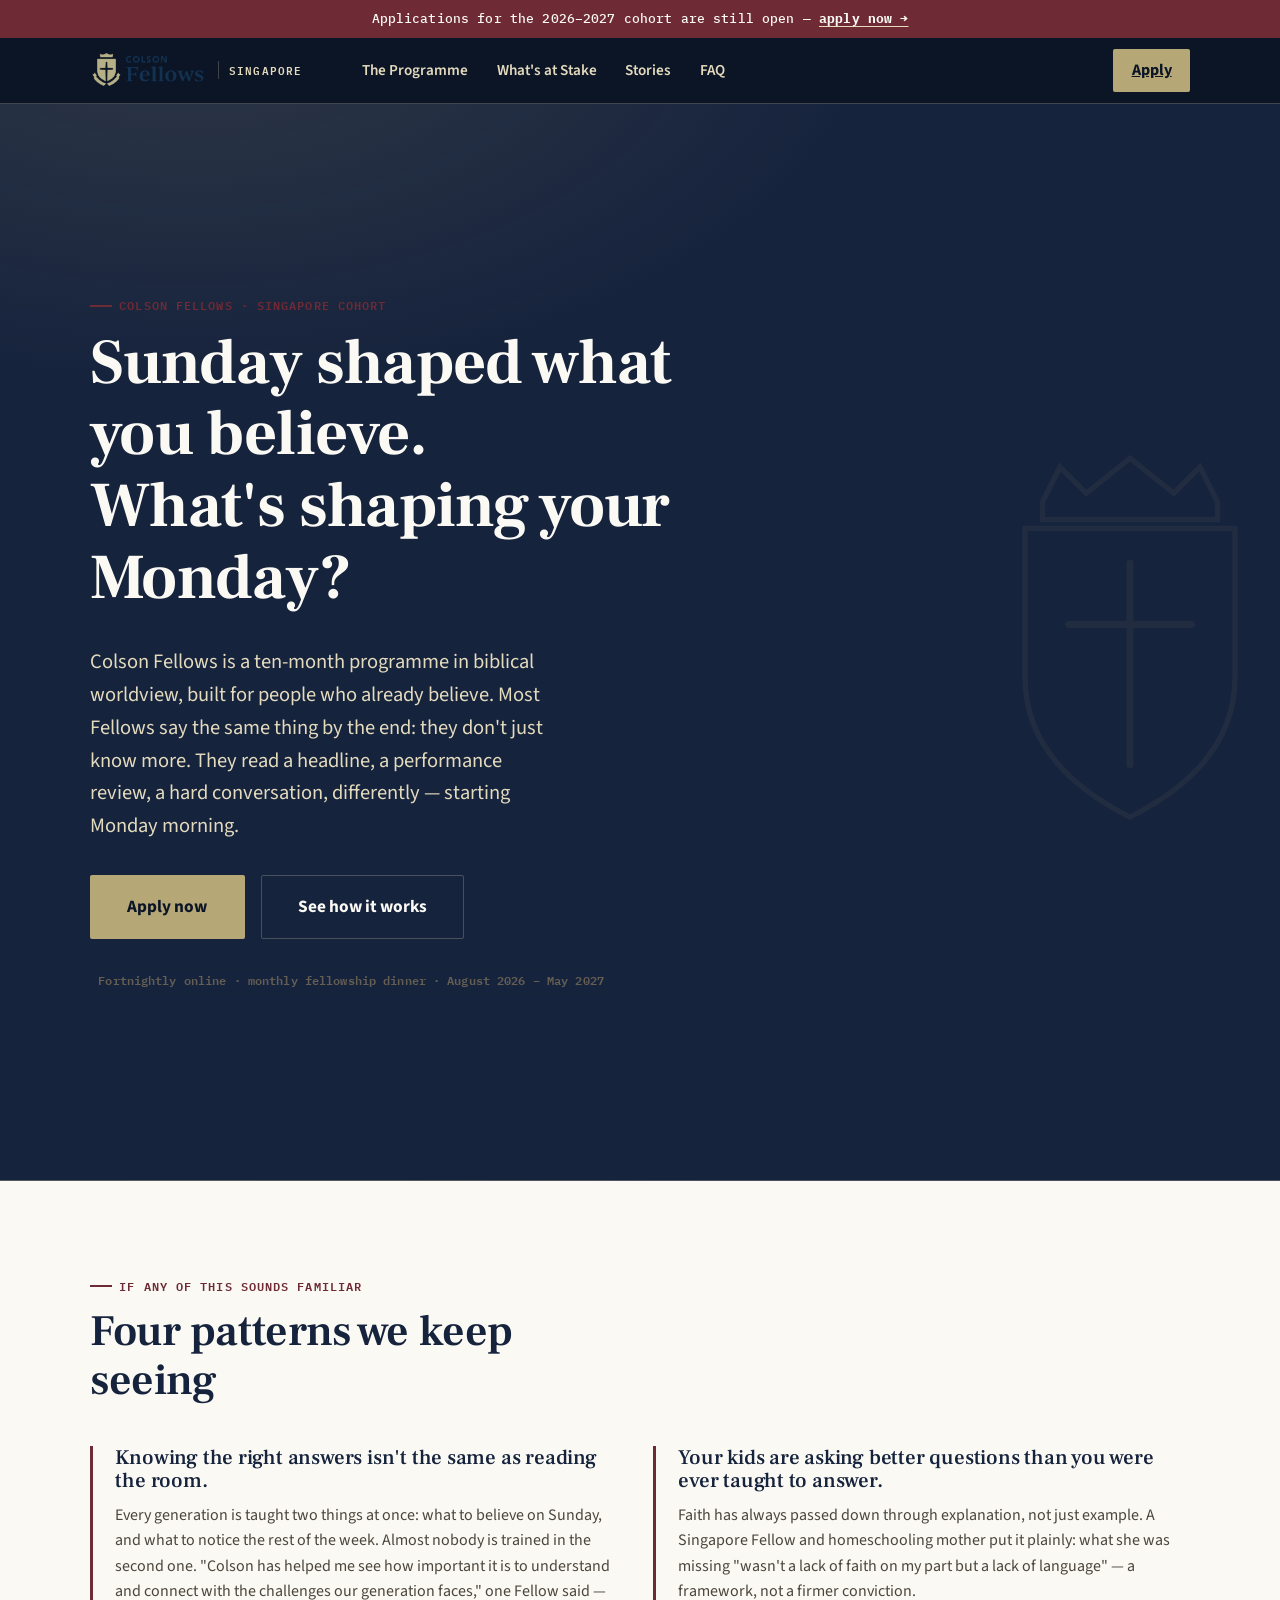
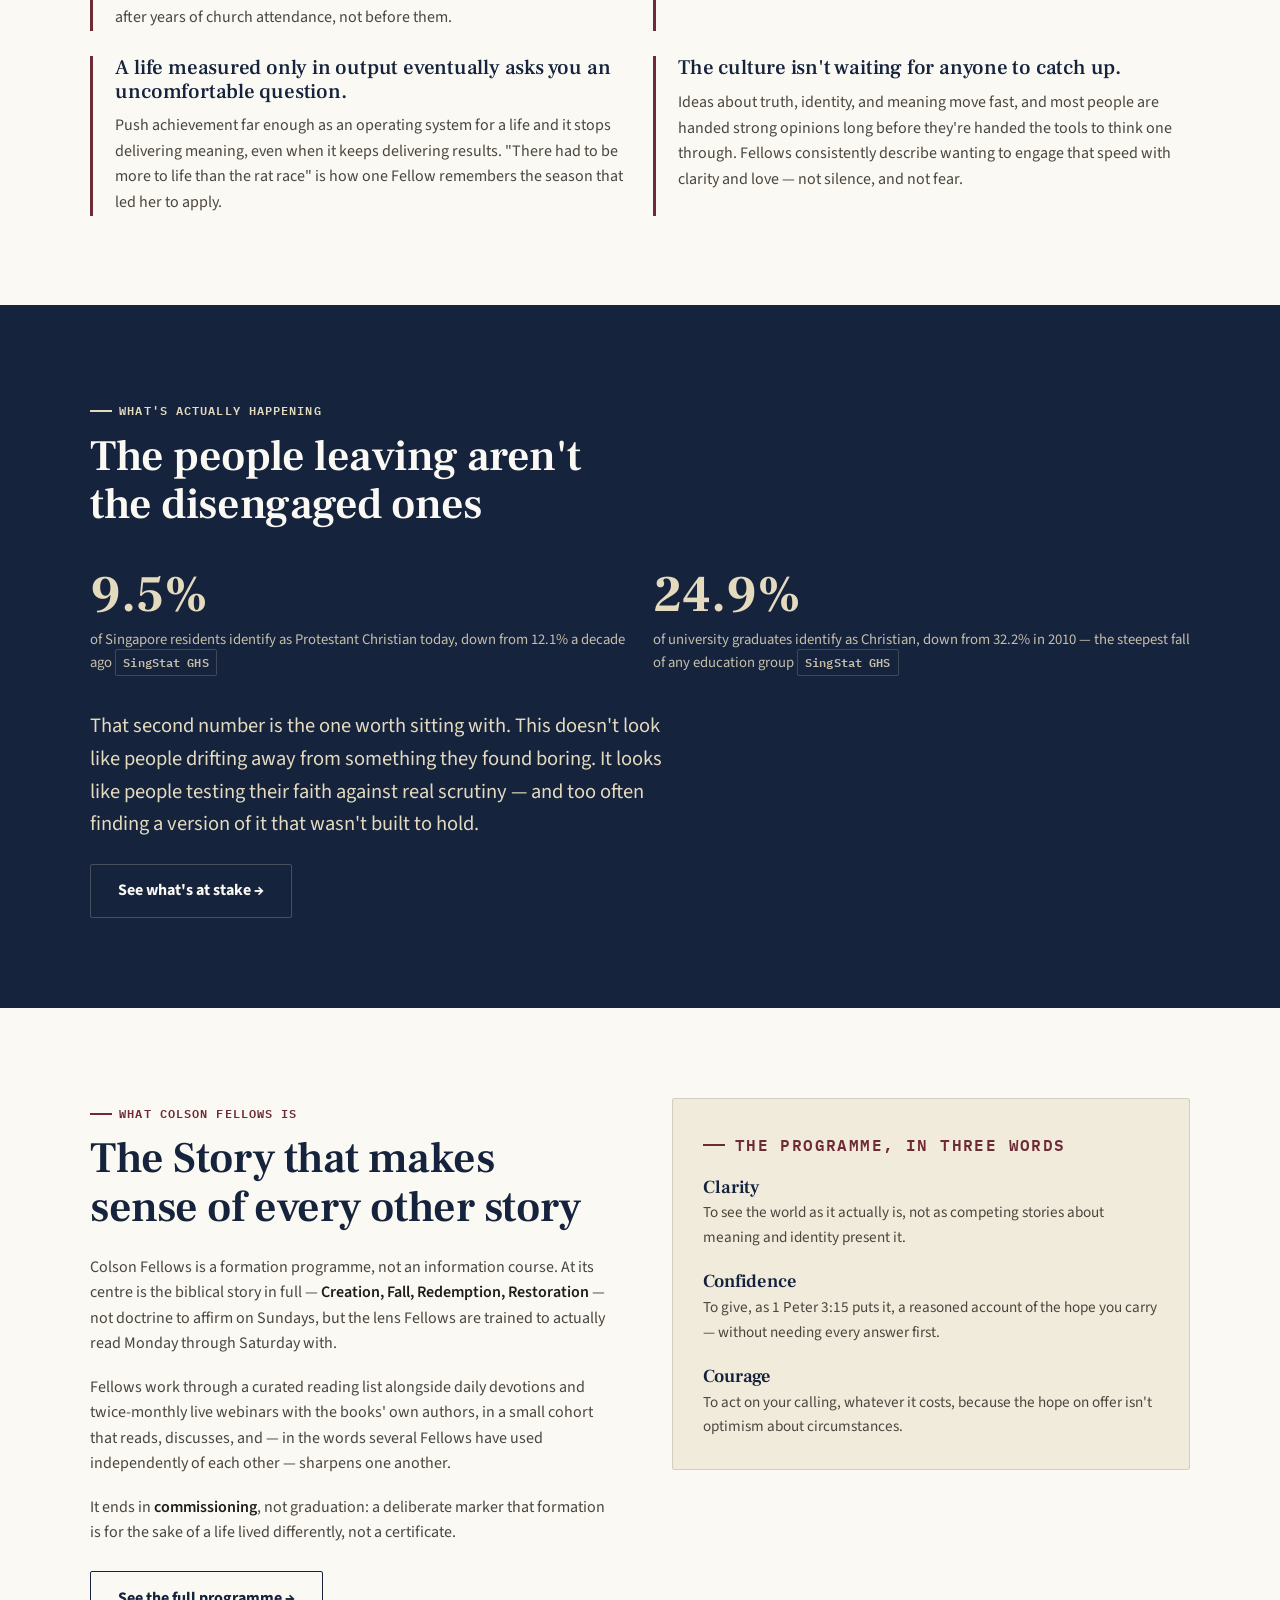
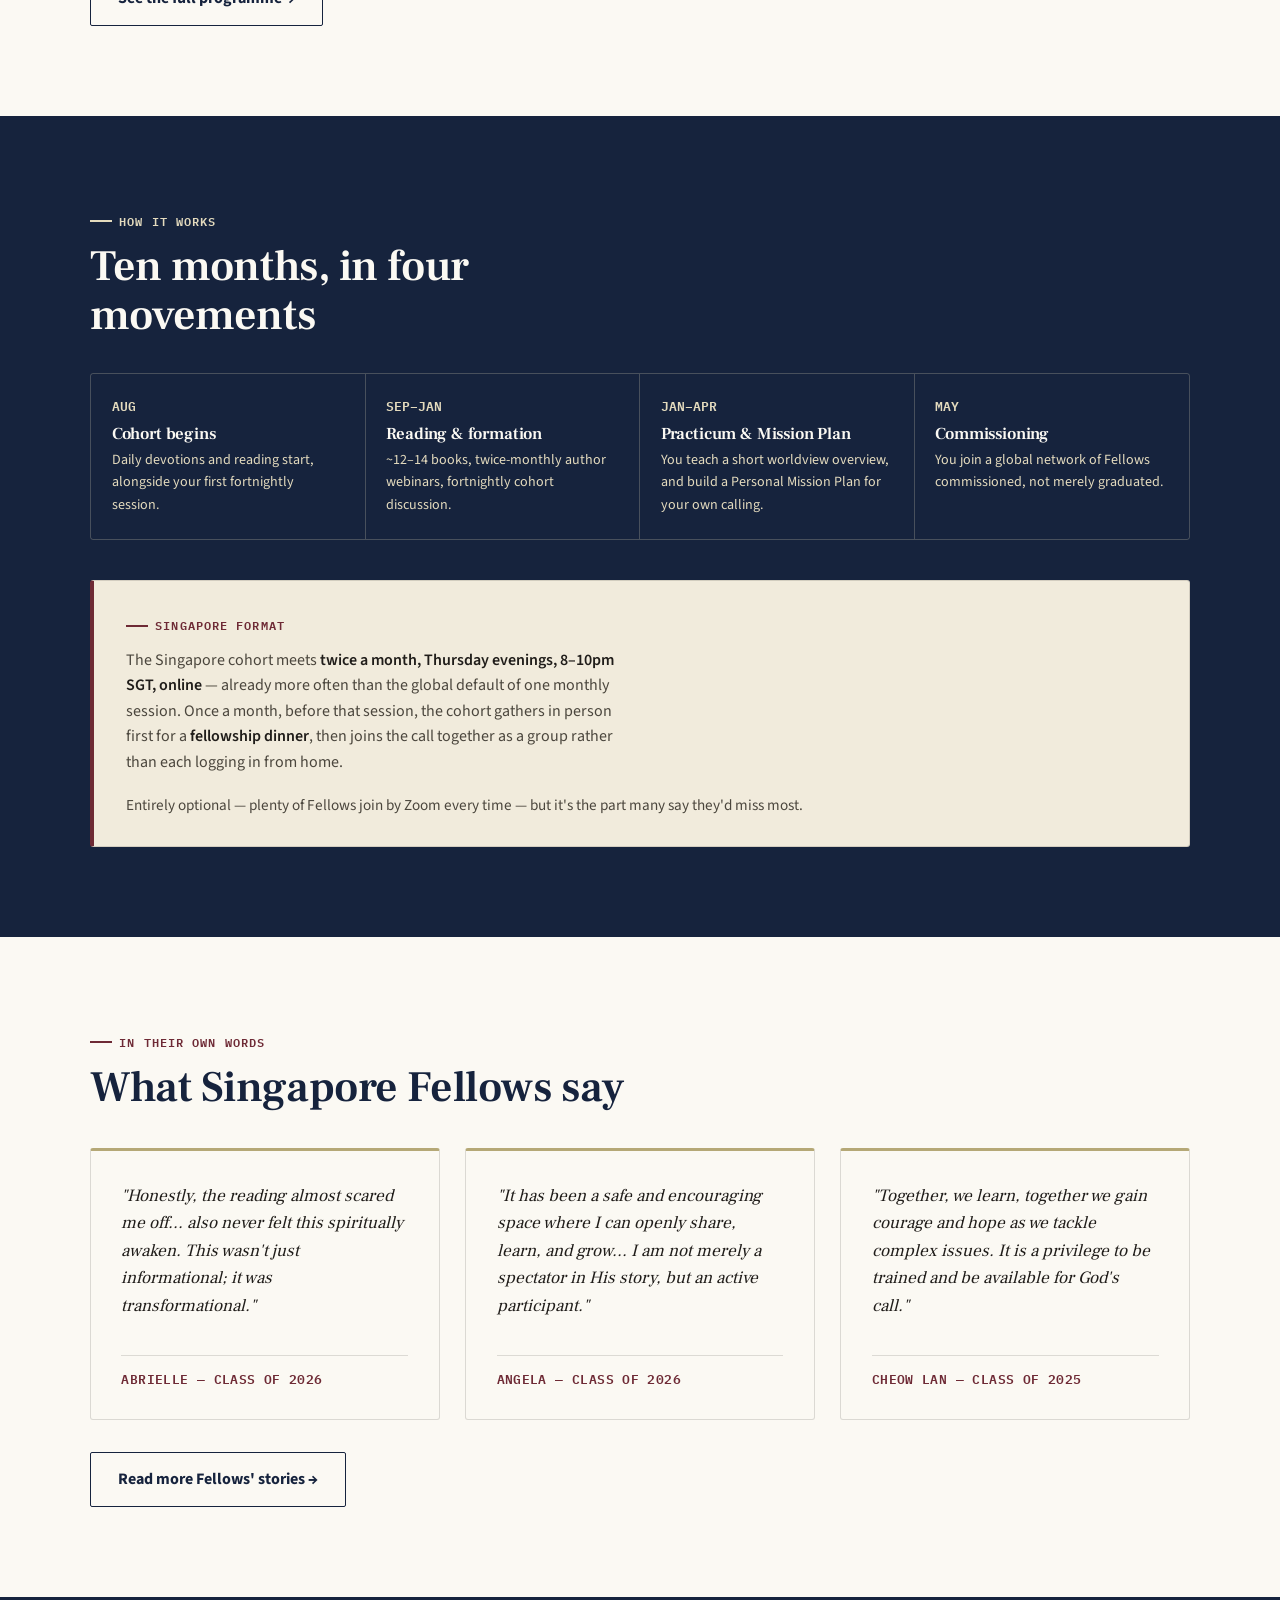
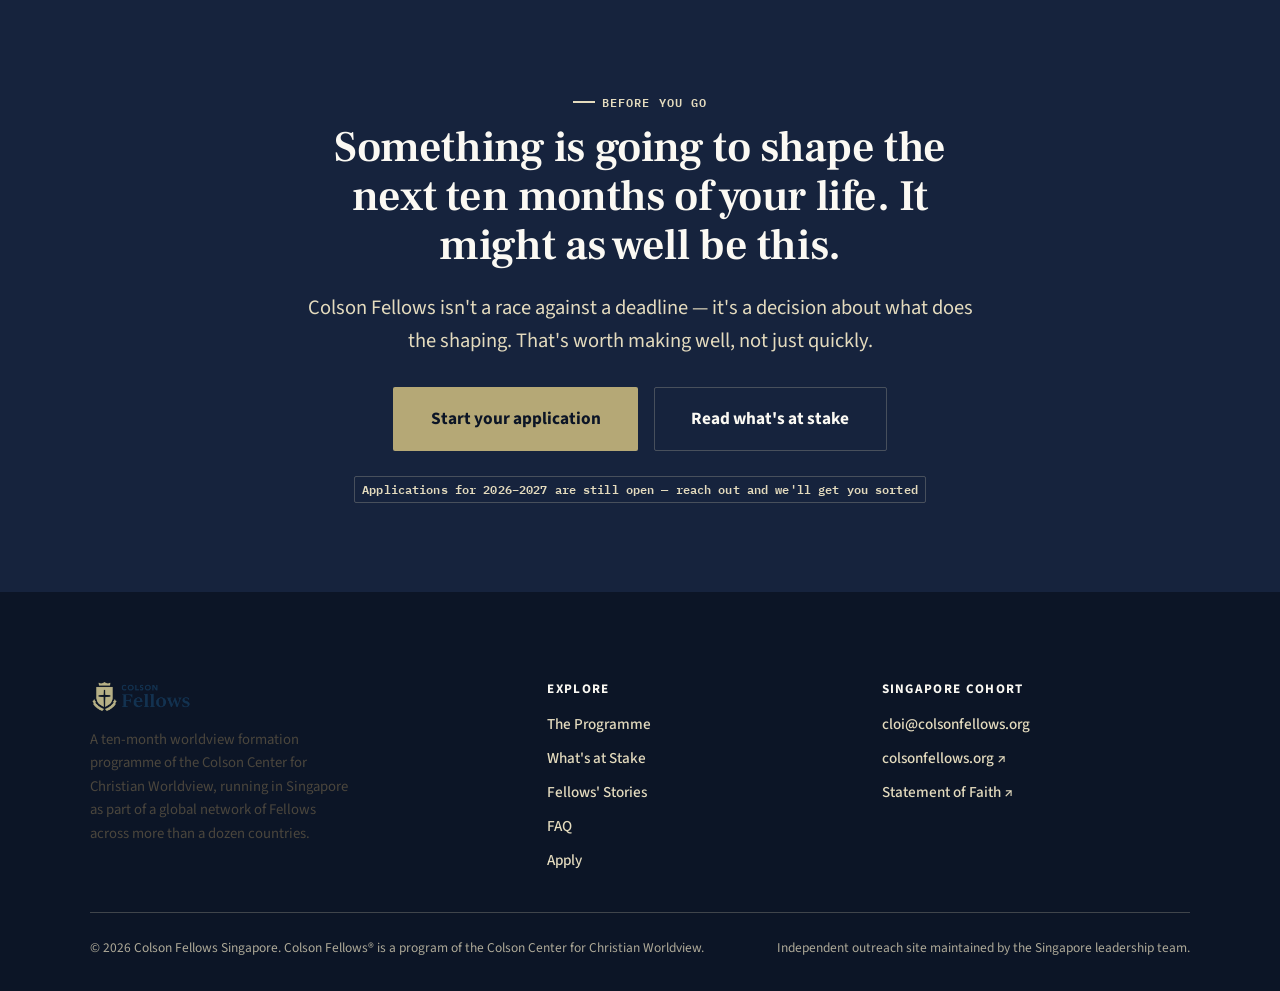
==== index.html @ 00cf2e56 "Add files via upload" ====
<!DOCTYPE html>
<html lang="en">
<head>
<meta charset="UTF-8">
<meta name="viewport" content="width=device-width, initial-scale=1.0">
<title>Colson Fellows Singapore — A Ten-Month Formation in Biblical Worldview</title>
<meta name="description" content="Colson Fellows Singapore is a ten-month programme in biblical worldview — clarity, confidence, and courage for people who already believe.">
<link rel="icon" type="image/png" sizes="16x16" href="images/favicon-16.png">
<link rel="icon" type="image/png" sizes="32x32" href="images/favicon-32.png">
<link rel="apple-touch-icon" href="images/favicon-180.png">
<link rel="stylesheet" href="css/style.css">
</head>
<body>

<div class="utility-bar">
  <span data-before-deadline>Applications for the <span data-field="cohortLabel"></span> cohort — priority deadline <strong data-field="applicationDeadline"></strong> — <a href="apply.html">apply now →</a></span>
  <span data-after-deadline>Applications for the <span data-field="cohortLabel"></span> cohort are still open — <a href="apply.html">apply now →</a></span>
</div>

<header class="site">
  <div class="site-nav">
    <a href="index.html" class="brand">
      <img src="images/logo.webp" alt="Colson Fellows">
      <span class="brand-region">Singapore</span>
    </a>
    <nav class="primary" id="primary-nav">
      <a href="program.html">The Programme</a>
      <a href="why.html">What's at Stake</a>
      <a href="stories.html">Stories</a>
      <a href="faq.html">FAQ</a>
    </nav>
    <div class="nav-actions">
      <a href="apply.html" class="btn-apply-nav">Apply</a>
      <button class="nav-toggle" aria-label="Toggle navigation" aria-expanded="false">Menu</button>
    </div>
  </div>
</header>

<main>

  <section class="hero">
    <svg class="hero-crest" viewBox="0 0 200 240" xmlns="http://www.w3.org/2000/svg" aria-hidden="true" focusable="false">
      <path d="M50 40 L60 20 L75 35 L100 15 L125 35 L140 20 L150 40 L150 50 L50 50 Z" fill="none" stroke="#B5A876" stroke-width="3"/>
      <path d="M40 55 L160 55 L160 140 Q160 190 100 220 Q40 190 40 140 Z" fill="none" stroke="#B5A876" stroke-width="3"/>
      <path d="M100 75 L100 190 M65 110 L135 110" stroke="#B5A876" stroke-width="4" stroke-linecap="round"/>
    </svg>
    <div class="wrap">
      <p class="eyebrow">Colson Fellows &middot; Singapore Cohort</p>
      <h1>Sunday shaped what you believe.<br>What's shaping your Monday?</h1>
      <p class="lede">Colson Fellows is a ten-month programme in biblical worldview, built for people who already believe. Most Fellows say the same thing by the end: they don't just know more. They read a headline, a performance review, a hard conversation, differently — starting Monday morning.</p>
      <div class="cta-row" style="margin-top:2rem;">
        <a href="apply.html" class="btn btn-gold btn-lg">Apply now</a>
        <a href="program.html" class="btn btn-outline-cream btn-lg">See how it works</a>
      </div>
      <p class="tag" style="margin-top:1.8rem; display:inline-block;">Fortnightly online &middot; monthly fellowship dinner &middot; <span data-field="cohortStart"></span> &ndash; <span data-field="commissioning"></span></p>
    </div>
  </section>

  <section class="on-cream">
    <div class="wrap">
      <p class="eyebrow">If any of this sounds familiar</p>
      <h2 style="max-width:20ch;">Four patterns we keep seeing</h2>
      <div class="grid grid-2" style="margin-top:2.5rem;">
        <div class="identify-card">
          <h3>Knowing the right answers isn't the same as reading the room.</h3>
          <p>Every generation is taught two things at once: what to believe on Sunday, and what to notice the rest of the week. Almost nobody is trained in the second one. "Colson has helped me see how important it is to understand and connect with the challenges our generation faces," one Fellow said — after years of church attendance, not before them.</p>
        </div>
        <div class="identify-card">
          <h3>Your kids are asking better questions than you were ever taught to answer.</h3>
          <p>Faith has always passed down through explanation, not just example. A Singapore Fellow and homeschooling mother put it plainly: what she was missing "wasn't a lack of faith on my part but a lack of language" — a framework, not a firmer conviction.</p>
        </div>
        <div class="identify-card">
          <h3>A life measured only in output eventually asks you an uncomfortable question.</h3>
          <p>Push achievement far enough as an operating system for a life and it stops delivering meaning, even when it keeps delivering results. "There had to be more to life than the rat race" is how one Fellow remembers the season that led her to apply.</p>
        </div>
        <div class="identify-card">
          <h3>The culture isn't waiting for anyone to catch up.</h3>
          <p>Ideas about truth, identity, and meaning move fast, and most people are handed strong opinions long before they're handed the tools to think one through. Fellows consistently describe wanting to engage that speed with clarity and love — not silence, and not fear.</p>
        </div>
      </div>
    </div>
  </section>

  <section class="on-navy">
    <div class="wrap">
      <p class="eyebrow">What's actually happening</p>
      <h2 style="max-width:22ch;">The people leaving aren't the disengaged ones</h2>
      <div class="stat-row" style="margin-top:2.5rem;">
        <div class="stat">
          <div class="num">9.5%</div>
          <div class="label">of Singapore residents identify as Protestant Christian today, down from 12.1% a decade ago <span class="tag">SingStat GHS</span></div>
        </div>
        <div class="stat">
          <div class="num">24.9%</div>
          <div class="label">of university graduates identify as Christian, down from 32.2% in 2010 — the steepest fall of any education group <span class="tag">SingStat GHS</span></div>
        </div>
      </div>
      <p class="lede" style="margin-top:2.2rem; max-width:60ch;">That second number is the one worth sitting with. This doesn't look like people drifting away from something they found boring. It looks like people testing their faith against real scrutiny — and too often finding a version of it that wasn't built to hold.</p>
      <p style="margin-top:1rem;"><a href="why.html" class="btn btn-outline-cream">See what's at stake →</a></p>
    </div>
  </section>

  <section class="on-cream">
    <div class="wrap two-col">
      <div>
        <p class="eyebrow">What Colson Fellows is</p>
        <h2>The Story that makes sense of every other story</h2>
        <p>Colson Fellows is a formation programme, not an information course. At its centre is the biblical story in full — <strong>Creation, Fall, Redemption, Restoration</strong> — not doctrine to affirm on Sundays, but the lens Fellows are trained to actually read Monday through Saturday with.</p>
        <p>Fellows work through a curated reading list alongside daily devotions and twice-monthly live webinars with the books' own authors, in a small cohort that reads, discusses, and — in the words several Fellows have used independently of each other — sharpens one another.</p>
        <p>It ends in <strong>commissioning</strong>, not graduation: a deliberate marker that formation is for the sake of a life lived differently, not a certificate.</p>
        <p><a href="program.html" class="btn btn-outline-navy" style="margin-top:0.5rem;">See the full programme →</a></p>
      </div>
      <div class="card" style="background:var(--parchment); border-color:var(--line);">
        <p class="eyebrow" style="margin-bottom:1.2rem;">The programme, in three words</p>
        <div style="display:flex; flex-direction:column; gap:1.4rem;">
          <div>
            <h3 style="font-size:1.15rem; margin-bottom:0.2rem;">Clarity</h3>
            <p style="font-size:0.95rem;">To see the world as it actually is, not as competing stories about meaning and identity present it.</p>
          </div>
          <div>
            <h3 style="font-size:1.15rem; margin-bottom:0.2rem;">Confidence</h3>
            <p style="font-size:0.95rem;">To give, as 1 Peter 3:15 puts it, a reasoned account of the hope you carry — without needing every answer first.</p>
          </div>
          <div>
            <h3 style="font-size:1.15rem; margin-bottom:0.2rem;">Courage</h3>
            <p style="font-size:0.95rem;">To act on your calling, whatever it costs, because the hope on offer isn't optimism about circumstances.</p>
          </div>
        </div>
      </div>
    </div>
  </section>

  <section class="on-navy">
    <div class="wrap">
      <p class="eyebrow">How it works</p>
      <h2 style="max-width:20ch;">Ten months, in four movements</h2>
      <div class="timeline" style="margin-top:2rem;">
        <div class="step">
          <span class="num">AUG</span>
          <h4>Cohort begins</h4>
          <p>Daily devotions and reading start, alongside your first fortnightly session.</p>
        </div>
        <div class="step">
          <span class="num">SEP&ndash;JAN</span>
          <h4>Reading &amp; formation</h4>
          <p>~12–14 books, twice-monthly author webinars, fortnightly cohort discussion.</p>
        </div>
        <div class="step">
          <span class="num">JAN&ndash;APR</span>
          <h4>Practicum &amp; Mission Plan</h4>
          <p>You teach a short worldview overview, and build a Personal Mission Plan for your own calling.</p>
        </div>
        <div class="step">
          <span class="num">MAY</span>
          <h4>Commissioning</h4>
          <p>You join a global network of Fellows commissioned, not merely graduated.</p>
        </div>
      </div>

      <div class="format-box" style="margin-top:2.5rem;">
        <p class="eyebrow">Singapore format</p>
        <p style="max-width:64ch;">The Singapore cohort meets <strong>twice a month, Thursday evenings, 8–10pm SGT, online</strong> — already more often than the global default of one monthly session. Once a month, before that session, the cohort gathers in person first for a <strong>fellowship dinner</strong>, then joins the call together as a group rather than each logging in from home.</p>
        <p style="font-size:0.95rem; margin-top:0.6rem;">Entirely optional — plenty of Fellows join by Zoom every time — but it's the part many say they'd miss most.</p>
      </div>
    </div>
  </section>

  <section class="on-cream">
    <div class="wrap">
      <p class="eyebrow">In their own words</p>
      <h2>What Singapore Fellows say</h2>
      <div class="grid grid-3" style="margin-top:2.2rem;">
        <div class="testimonial">
          <p class="quote">"Honestly, the reading almost scared me off... also never felt this spiritually awaken. This wasn't just informational; it was transformational."</p>
          <p class="who">Abrielle — Class of 2026</p>
        </div>
        <div class="testimonial">
          <p class="quote">"It has been a safe and encouraging space where I can openly share, learn, and grow... I am not merely a spectator in His story, but an active participant."</p>
          <p class="who">Angela — Class of 2026</p>
        </div>
        <div class="testimonial">
          <p class="quote">"Together, we learn, together we gain courage and hope as we tackle complex issues. It is a privilege to be trained and be available for God's call."</p>
          <p class="who">Cheow Lan — Class of 2025</p>
        </div>
      </div>
      <p style="margin-top:2rem;"><a href="stories.html" class="btn btn-outline-navy">Read more Fellows' stories →</a></p>
    </div>
  </section>

  <section class="on-navy center">
    <div class="wrap-narrow">
      <p class="eyebrow" style="justify-content:center;">Before you go</p>
      <h2>Something is going to shape the next ten months of your life. It might as well be this.</h2>
      <p class="lede">Colson Fellows isn't a race against a deadline — it's a decision about what does the shaping. That's worth making well, not just quickly.</p>
      <div class="cta-row" style="justify-content:center; margin-top:1.8rem;">
        <a href="apply.html" class="btn btn-gold btn-lg">Start your application</a>
        <a href="why.html" class="btn btn-outline-cream btn-lg">Read what's at stake</a>
      </div>
      <p class="tag" style="margin-top:1.6rem; display:inline-block;">
        <span data-before-deadline>Priority deadline <span data-field="applicationDeadline"></span> — applying takes about fifteen minutes</span>
        <span data-after-deadline>Applications for <span data-field="cohortLabel"></span> are still open — reach out and we'll get you sorted</span>
      </p>
    </div>
  </section>

</main>

<footer class="site">
  <div class="wrap">
    <div class="foot-grid">
      <div>
        <a href="index.html" class="brand"><img src="images/logo.webp" alt="Colson Fellows"></a>
        <p style="max-width:38ch; font-size:0.92rem;">A ten-month worldview formation programme of the Colson Center for Christian Worldview, running in Singapore as part of a global network of Fellows across more than a dozen countries.</p>
      </div>
      <div>
        <h4>Explore</h4>
        <ul>
          <li><a href="program.html">The Programme</a></li>
          <li><a href="why.html">What's at Stake</a></li>
          <li><a href="stories.html">Fellows' Stories</a></li>
          <li><a href="faq.html">FAQ</a></li>
          <li><a href="apply.html">Apply</a></li>
        </ul>
      </div>
      <div>
        <h4>Singapore Cohort</h4>
        <ul>
          <li><a href="mailto:cloi@colsonfellows.org">cloi@colsonfellows.org</a></li>
          <li><a href="https://www.colsonfellows.org" target="_blank" rel="noopener">colsonfellows.org ↗</a></li>
          <li><a href="https://www.colsonfellows.org/statement-of-faith/" target="_blank" rel="noopener">Statement of Faith ↗</a></li>
        </ul>
      </div>
    </div>
    <div class="fine">
      <span>&copy; 2026 Colson Fellows Singapore. Colson Fellows&reg; is a program of the Colson Center for Christian Worldview.</span>
      <span>Independent outreach site maintained by the Singapore leadership team.</span>
    </div>
  </div>
</footer>

<script src="js/config.js"></script>
<script src="js/main.js"></script>
</body>
</html>
---- css/style.css ----
/* =========================================================
   Colson Fellows Singapore — Design System (v2)
   Palette drawn from the Colson Fellows crest: deep navy,
   shield gold, and an aged-parchment ground, with oxblood
   as the single warm accent. Display type is a literary
   serif (Frank Ruhl Libre); body type is a plain, highly
   legible humanist sans.

   v2 changes: darker ink-faint and heavier/larger label type
   for legibility; gold-light (not gold) for all small text on
   dark backgrounds; format-box is always light regardless of
   surrounding section, so it can never collide with a dark
   background; Apply is now outside the collapsible mobile nav
   so it's always on screen.
   ========================================================= */

@import url('https://fonts.googleapis.com/css2?family=Frank+Ruhl+Libre:wght@400;500;600;700;900&family=Source+Sans+3:ital,wght@0,400;0,500;0,600;0,700;1,400&family=IBM+Plex+Mono:wght@400;500;600&display=swap');

:root{
  /* Colour */
  --navy:        #16233D;
  --navy-dark:   #0C1526;
  --navy-mid:    #223454;
  --gold:        #B5A876;
  --gold-light:  #E4DBBE;
  --parchment:   #F1EBDC;
  --cream:       #FBF9F3;
  --oxblood:     #6E2A35;
  --oxblood-dark:#4E1D25;
  --ink:         #201D1A;
  --ink-soft:    #4B463D;
  --ink-faint:   #655F53;
  --line:        rgba(32,29,26,0.14);
  --line-on-navy:rgba(228,219,190,0.24);

  /* Type */
  --serif: 'Frank Ruhl Libre', Georgia, 'Times New Roman', serif;
  --sans: 'Source Sans 3', -apple-system, BlinkMacSystemFont, 'Segoe UI', sans-serif;
  --mono: 'IBM Plex Mono', ui-monospace, 'SF Mono', Menlo, monospace;

  /* Rhythm */
  --gap: clamp(1.25rem, 2vw, 2rem);
  --section-pad: clamp(3.5rem, 7vw, 6.5rem);
  --radius: 3px;
  --max: 1180px;
  --max-narrow: 760px;
}

/* ---------- Reset ---------- */
*, *::before, *::after{ box-sizing: border-box; }
html{ scroll-behavior: smooth; }
@media (prefers-reduced-motion: reduce){
  html{ scroll-behavior: auto; }
  *, *::before, *::after{ animation-duration: 0.01ms !important; animation-iteration-count: 1 !important; transition-duration: 0.01ms !important; scroll-behavior: auto !important; }
}
body{ margin:0; }
img{ max-width:100%; display:block; }
ul, ol{ margin:0; padding:0; }
a{ color: inherit; }
button{ font: inherit; }

body{
  font-family: var(--sans);
  color: var(--ink);
  background: var(--cream);
  line-height: 1.6;
  -webkit-font-smoothing: antialiased;
  padding-top: 0;
}

h1,h2,h3,h4{
  font-family: var(--serif);
  color: var(--navy);
  line-height: 1.12;
  margin: 0 0 0.5em;
  font-weight: 600;
  letter-spacing: -0.01em;
}
h1{ font-size: clamp(2.4rem, 5vw, 4rem); font-weight: 700; }
h2{ font-size: clamp(1.9rem, 3.4vw, 2.8rem); }
h3{ font-size: clamp(1.3rem, 2vw, 1.6rem); }
p{ margin: 0 0 1.1em; color: var(--ink-soft); }
p:last-child{ margin-bottom: 0; }
strong{ color: var(--ink); font-weight: 600; }

.lede{ font-size: clamp(1.1rem, 1.6vw, 1.35rem); color: var(--ink-soft); }

/* visible keyboard focus everywhere */
a:focus-visible, button:focus-visible, input:focus-visible, textarea:focus-visible{
  outline: 2px solid var(--oxblood);
  outline-offset: 3px;
  border-radius: 2px;
}

/* ---------- Layout ---------- */
.wrap{ max-width: var(--max); margin: 0 auto; padding: 0 clamp(1.25rem, 4vw, 2.5rem); }
.wrap-narrow{ max-width: var(--max-narrow); margin: 0 auto; padding: 0 clamp(1.25rem, 4vw, 2.5rem); }
section{ padding: var(--section-pad) 0; }
.tight{ padding-top: calc(var(--section-pad) * 0.5); padding-bottom: calc(var(--section-pad) * 0.5); }

.on-navy{ background: var(--navy); color: var(--gold-light); }
.on-navy h1, .on-navy h2, .on-navy h3{ color: var(--cream); }
.on-navy p{ color: var(--gold-light); }
.on-parchment{ background: var(--parchment); }
.on-cream{ background: var(--cream); }

.eyebrow{
  font-family: var(--mono);
  font-size: 0.76rem;
  font-weight: 600;
  letter-spacing: 0.09em;
  text-transform: uppercase;
  color: var(--oxblood);
  display: inline-flex;
  align-items: center;
  gap: 0.6em;
  margin-bottom: 1em;
}
.on-navy .eyebrow{ color: var(--gold-light); }
.eyebrow::before{
  content:"";
  width: 22px; height: 2px;
  background: currentColor;
  display:inline-block;
}

/* data / citation tag — used any time a specific figure or date appears,
   so a reader can tell "sourced fact" from "narrative copy" at a glance */
.tag{
  font-family: var(--mono);
  font-size: 0.76rem;
  font-weight: 600;
  letter-spacing: 0.01em;
  color: var(--ink-faint);
  border: 1px solid var(--line);
  padding: 0.2em 0.6em;
  border-radius: 2px;
  white-space: nowrap;
}
.on-navy .tag{ color: var(--gold-light); border-color: var(--line-on-navy); }

/* ---------- Header ---------- */
.utility-bar{
  background: var(--oxblood);
  color: var(--cream);
  font-family: var(--mono);
  font-weight: 500;
  font-size: 0.84rem;
  text-align: center;
  padding: 0.6em 1em;
  letter-spacing: 0.01em;
}
.utility-bar a{ color: var(--cream); text-decoration: underline; text-decoration-color: var(--gold-light); text-underline-offset: 3px; font-weight: 700; }

header.site{
  position: sticky; top: 0; z-index: 40;
  background: var(--navy-dark);
  border-bottom: 1px solid var(--line-on-navy);
}
.site-nav{
  max-width: var(--max);
  margin: 0 auto;
  padding: 0.7rem clamp(1.25rem, 4vw, 2.5rem);
  display: flex;
  align-items: center;
  justify-content: space-between;
  gap: 1.25rem;
}
.brand{ display:flex; align-items:center; gap:0.65rem; text-decoration:none; flex-shrink:0; }
.brand img{ height: 34px; width:auto; }
.brand-region{
  font-family: var(--mono);
  font-size: 0.7rem;
  font-weight: 600;
  letter-spacing: 0.1em;
  color: var(--gold-light);
  text-transform: uppercase;
  border-left: 1px solid var(--line-on-navy);
  padding-left: 0.65rem;
  margin-left: 0.1rem;
}
nav.primary{ display:flex; align-items:center; gap: clamp(1rem, 2vw, 2rem); flex: 1; margin-left: clamp(1rem,3vw,2.5rem); }
nav.primary a{
  color: var(--gold-light);
  text-decoration: none;
  font-size: 0.95rem;
  font-weight: 600;
  padding: 0.4em 0.1em;
  border-bottom: 1px solid transparent;
  transition: border-color .15s ease, color .15s ease;
  white-space: nowrap;
}
nav.primary a:hover{ color: var(--cream); border-color: var(--gold); }
nav.primary a[aria-current="page"]{ color: var(--cream); border-color: var(--gold); }

.nav-actions{ display:flex; align-items:center; gap: 0.6rem; flex-shrink:0; }

.btn-apply-nav{
  background: var(--gold);
  color: var(--navy-dark) !important;
  padding: 0.55em 1.15em !important;
  border-radius: 2px;
  font-weight: 700 !important;
  border-bottom: none !important;
  display:inline-block;
}
.btn-apply-nav:hover{ background: var(--gold-light); border-color: transparent !important; }

.nav-toggle{
  display:none;
  background:none; border:1px solid var(--line-on-navy); color:var(--cream);
  padding: 0.5em 0.7em; border-radius:2px; cursor:pointer;
  font-weight:600; font-size:0.9rem;
}

@media (max-width: 860px){
  nav.primary{
    position: fixed; inset: 116px 0 0 0; height: calc(100vh - 116px);
    background: var(--navy-dark);
    flex-direction: column; align-items: flex-start; justify-content: flex-start;
    padding: 1.5rem clamp(1.25rem, 6vw, 2.5rem);
    transform: translateX(100%);
    transition: transform .25s ease;
    overflow-y:auto;
    margin-left: 0;
    z-index: 39;
  }
  nav.primary.open{ transform: translateX(0); }
  nav.primary a{ font-size: 1.2rem; width:100%; padding: 0.75em 0; border-bottom: 1px solid var(--line-on-navy); }
  .nav-toggle{ display:block; }
  .brand-region{ display:none; }
}

/* ---------- Buttons ---------- */
.btn{
  display: inline-flex;
  align-items: center;
  gap: 0.5em;
  font-weight: 700;
  text-decoration: none;
  padding: 0.85em 1.7em;
  border-radius: 2px;
  border: 1.5px solid transparent;
  font-size: 1rem;
  cursor: pointer;
  transition: transform .15s ease, background .15s ease, border-color .15s ease, color .15s ease;
}
.btn:hover{ transform: translateY(-1px); }
.btn-gold{ background: var(--gold); color: var(--navy-dark); }
.btn-gold:hover{ background: var(--gold-light); }
.btn-outline-navy{ border-color: var(--navy); color: var(--navy); background: var(--cream); }
.btn-outline-navy:hover{ background: var(--navy); color: var(--cream); }
.btn-outline-cream{ border-color: var(--line-on-navy); color: var(--cream); background:transparent; }
.btn-outline-cream:hover{ border-color: var(--gold); color: var(--gold-light); }
.btn-block{ width:100%; justify-content:center; }
.btn-lg{ padding: 1em 2.1em; font-size: 1.08rem; }

.cta-row{ display:flex; flex-wrap:wrap; gap: 1rem; align-items:center; }

/* ---------- Hero ---------- */
.hero{
  background:
    radial-gradient(ellipse 90% 60% at 15% -10%, rgba(181,168,118,0.16), transparent 60%),
    var(--navy);
  color: var(--cream);
  position: relative;
  overflow: hidden;
  border-bottom: 1px solid var(--line-on-navy);
}
.hero .wrap{ padding-top: clamp(3.5rem, 8vw, 6rem); padding-bottom: clamp(3.5rem, 8vw, 6rem); position:relative; }
.hero h1{ color: var(--cream); max-width: 16ch; }
.hero .lede{ color: var(--gold-light); max-width: 46ch; margin-top: 1.1rem; }
.hero-crest{
  position:absolute; right: -60px; top: 50%; transform: translateY(-50%);
  width: 420px; height:420px; opacity: 0.07; pointer-events:none;
}
@media (max-width: 900px){ .hero-crest{ display:none; } }

/* ---------- Cards ---------- */
.grid{ display:grid; gap: var(--gap); }
.grid-2{ grid-template-columns: repeat(2, 1fr); }
.grid-3{ grid-template-columns: repeat(3, 1fr); }
.grid-4{ grid-template-columns: repeat(4, 1fr); }
@media (max-width: 900px){ .grid-3, .grid-4{ grid-template-columns: repeat(2, 1fr); } }
@media (max-width: 620px){ .grid-2, .grid-3, .grid-4{ grid-template-columns: 1fr; } }

.card{
  background: var(--cream);
  border: 1px solid var(--line);
  padding: 1.9rem;
  border-radius: var(--radius);
}
.card h3{ margin-bottom: 0.5rem; }
.card p{ font-size: 0.98rem; }

.identify-card{
  border-left: 3px solid var(--oxblood);
  padding-left: 1.4rem;
  background: transparent;
  border-top:none; border-right:none; border-bottom:none;
}
.identify-card h3{ font-family: var(--serif); font-weight:500; font-size: 1.3rem; color: var(--navy); }

/* ---------- Testimonial ---------- */
.testimonial{
  background: var(--cream);
  border: 1px solid var(--line);
  border-top: 3px solid var(--gold);
  padding: 1.9rem;
  border-radius: var(--radius);
  display:flex;
  flex-direction:column;
  height:100%;
}
.testimonial p.quote{
  font-family: var(--serif);
  font-size: 1.08rem;
  color: var(--ink);
  font-style: italic;
  flex-grow:1;
}
.testimonial .who{
  font-family: var(--mono);
  font-weight: 600;
  font-size: 0.8rem;
  color: var(--oxblood);
  text-transform: uppercase;
  letter-spacing: 0.03em;
  margin-top: 1rem;
  border-top: 1px solid var(--line);
  padding-top: 0.8rem;
}
/* Dark variant, for testimonial cards placed on navy sections */
.testimonial.on-dark{
  background: var(--navy-mid);
  border-color: var(--line-on-navy);
}
.testimonial.on-dark p.quote{ color: var(--cream); }
.testimonial.on-dark .who{ color: var(--gold-light); border-color: var(--line-on-navy); }

/* ---------- Timeline / format ---------- */
.timeline{
  display:flex; flex-wrap:wrap; gap: 0;
  border: 1px solid var(--line-on-navy);
  border-radius: var(--radius);
  overflow:hidden;
}
.timeline .step{
  flex: 1 1 160px;
  padding: 1.4rem 1.3rem;
  border-right: 1px solid var(--line-on-navy);
  position:relative;
}
.timeline .step:last-child{ border-right:none; }
.timeline .num{
  font-family: var(--mono);
  color: var(--gold-light);
  font-weight: 600;
  font-size: 0.8rem;
  display:block;
  margin-bottom: 0.5rem;
}
.timeline .step h4{ font-family: var(--serif); color: var(--cream); font-size:1.05rem; margin:0 0 0.35rem; }
.timeline .step p{ color: var(--gold-light); font-size: 0.88rem; margin:0; }

/* format-box is ALWAYS light, regardless of what section it sits in —
   deliberately, so it can never end up low-contrast against a dark
   background no matter where it's dropped on the page. */
.format-box{
  background: var(--parchment) !important;
  border: 1px solid var(--line) !important;
  border-left: 4px solid var(--oxblood) !important;
  padding: 1.8rem 2rem;
  border-radius: var(--radius);
  color: var(--ink-soft);
}
.format-box .eyebrow{ color: var(--oxblood) !important; }
.format-box p{ color: var(--ink-soft) !important; }
.format-box strong{ color: var(--ink) !important; }
.format-box .tag{ margin-right: 0.4rem; margin-bottom: 0.4rem; display:inline-block; color: var(--ink-faint) !important; border-color: var(--line) !important; }

/* ---------- Stat ---------- */
.stat-row{ display:flex; flex-wrap:wrap; gap: var(--gap); }
.stat{ flex: 1 1 200px; }
.stat .num{ font-family: var(--serif); font-size: clamp(2.2rem, 4vw, 3.2rem); color: var(--navy); font-weight:700; line-height:1; }
.on-navy .stat .num{ color: var(--gold-light); }
.stat .label{ font-size: 0.92rem; color: var(--ink-faint); margin-top: 0.4rem; }
.on-navy .stat .label{ color: var(--gold-light); opacity:0.85; }

/* ---------- FAQ ---------- */
details.faq-item{
  border-bottom: 1px solid var(--line);
  padding: 1.3rem 0;
}
details.faq-item summary{
  font-family: var(--serif);
  font-size: 1.15rem;
  color: var(--navy);
  cursor: pointer;
  list-style: none;
  display:flex;
  justify-content:space-between;
  align-items:center;
  gap:1rem;
}
details.faq-item summary::-webkit-details-marker{ display:none; }
details.faq-item summary::after{
  content:"+";
  font-family: var(--mono);
  font-weight: 600;
  font-size:1.3rem;
  color: var(--oxblood);
  flex-shrink:0;
  transition: transform .15s ease;
}
details.faq-item[open] summary::after{ content:"–"; }
details.faq-item .a{ padding-top: 0.9rem; max-width: 62ch; }
details.faq-item .a a{ color: var(--oxblood); text-decoration: underline; font-weight:600; }

/* ---------- Footer ---------- */
footer.site{
  background: var(--navy-dark);
  color: var(--gold-light);
  padding: var(--section-pad) 0 2rem;
}
footer.site .foot-grid{
  display:grid; grid-template-columns: 1.4fr 1fr 1fr; gap: var(--gap);
  padding-bottom: 2.5rem; border-bottom: 1px solid var(--line-on-navy);
}
@media (max-width: 700px){ footer.site .foot-grid{ grid-template-columns: 1fr; } }
footer.site h4{ color: var(--cream); font-family: var(--sans); font-size: 0.82rem; text-transform: uppercase; letter-spacing: 0.1em; font-weight:700; margin-bottom: 1rem; }
footer.site a{ color: var(--gold-light); text-decoration:none; font-weight:500; }
footer.site a:hover{ color: var(--gold-light); text-decoration: underline; }
footer.site ul{ list-style:none; display:flex; flex-direction:column; gap: 0.6rem; font-size:0.95rem; }
footer.site .brand img{ height: 30px; margin-bottom:1rem; }
footer.site .fine{ font-size:0.84rem; color: var(--gold-light); opacity:0.75; padding-top: 1.5rem; display:flex; flex-wrap:wrap; gap:0.5rem 1.5rem; justify-content:space-between; }

/* ---------- misc ---------- */
.list-check{ list-style:none; display:flex; flex-direction:column; gap:0.85rem; }
.list-check li{ padding-left: 1.7rem; position:relative; }
.list-check li::before{
  content:"✓";
  position:absolute; left:0; top:0.05em;
  color: var(--oxblood);
  font-weight:700;
}
.pill{
  display:inline-block; font-family: var(--mono); font-size:0.74rem; font-weight:600; letter-spacing:0.05em;
  text-transform:uppercase; background: var(--gold-light); color: var(--navy-dark);
  padding: 0.28em 0.75em; border-radius: 20px; margin-bottom: 0.6rem;
}
.two-col{ display:grid; grid-template-columns: 1fr 1fr; gap: clamp(2rem, 5vw, 4rem); align-items:start; }
@media (max-width: 780px){ .two-col{ grid-template-columns: 1fr; } }
.center{ text-align:center; }
.center .lede{ margin-left:auto; margin-right:auto; }
.book-list{ list-style:none; display:flex; flex-direction:column; gap:0.6rem; }
.book-list li{ padding: 0.6rem 0; border-bottom:1px solid var(--line); font-size:0.98rem; }
.book-list .author{ color: var(--ink-faint); font-size:0.88rem; }

/* deadline-aware content: after-deadline messaging is hidden by
   default so there's no flash of both versions; js/main.js reveals
   the correct one once it checks js/config.js against today's date */
[data-after-deadline]{ display:none; }
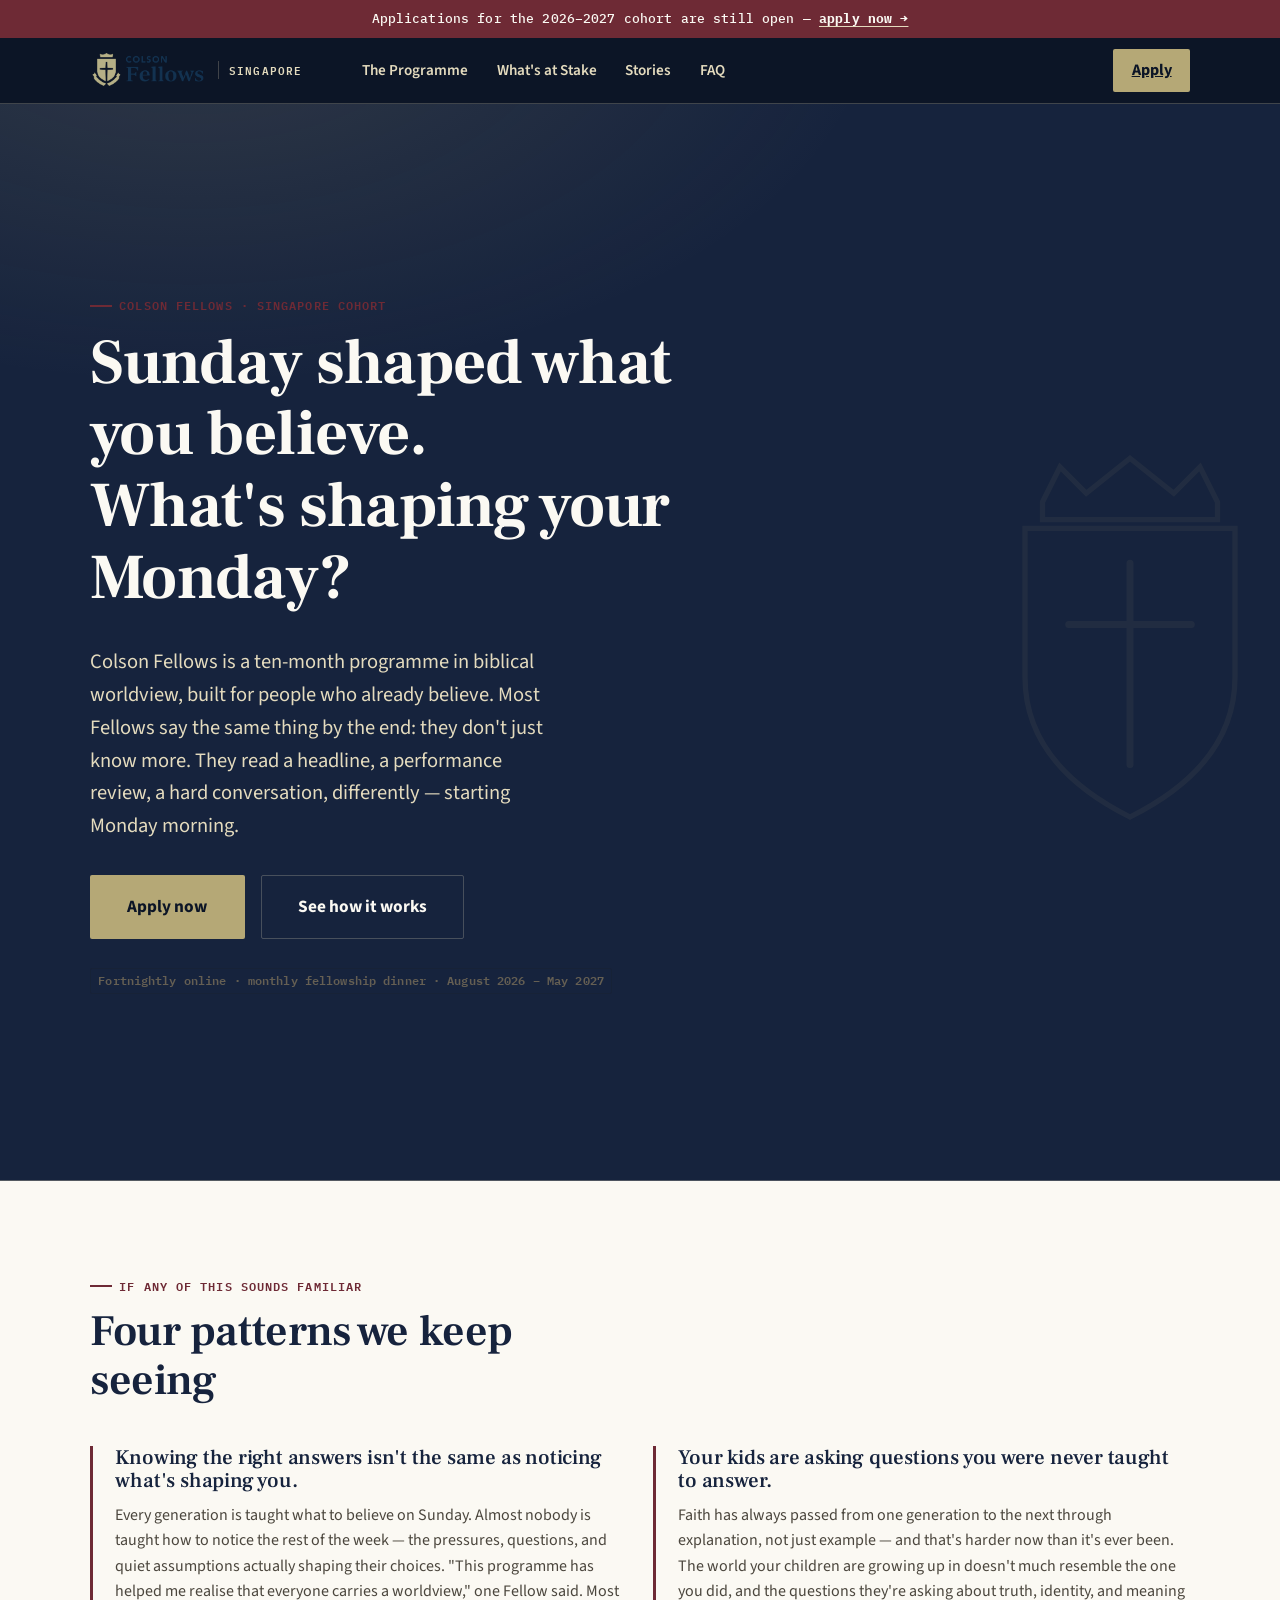
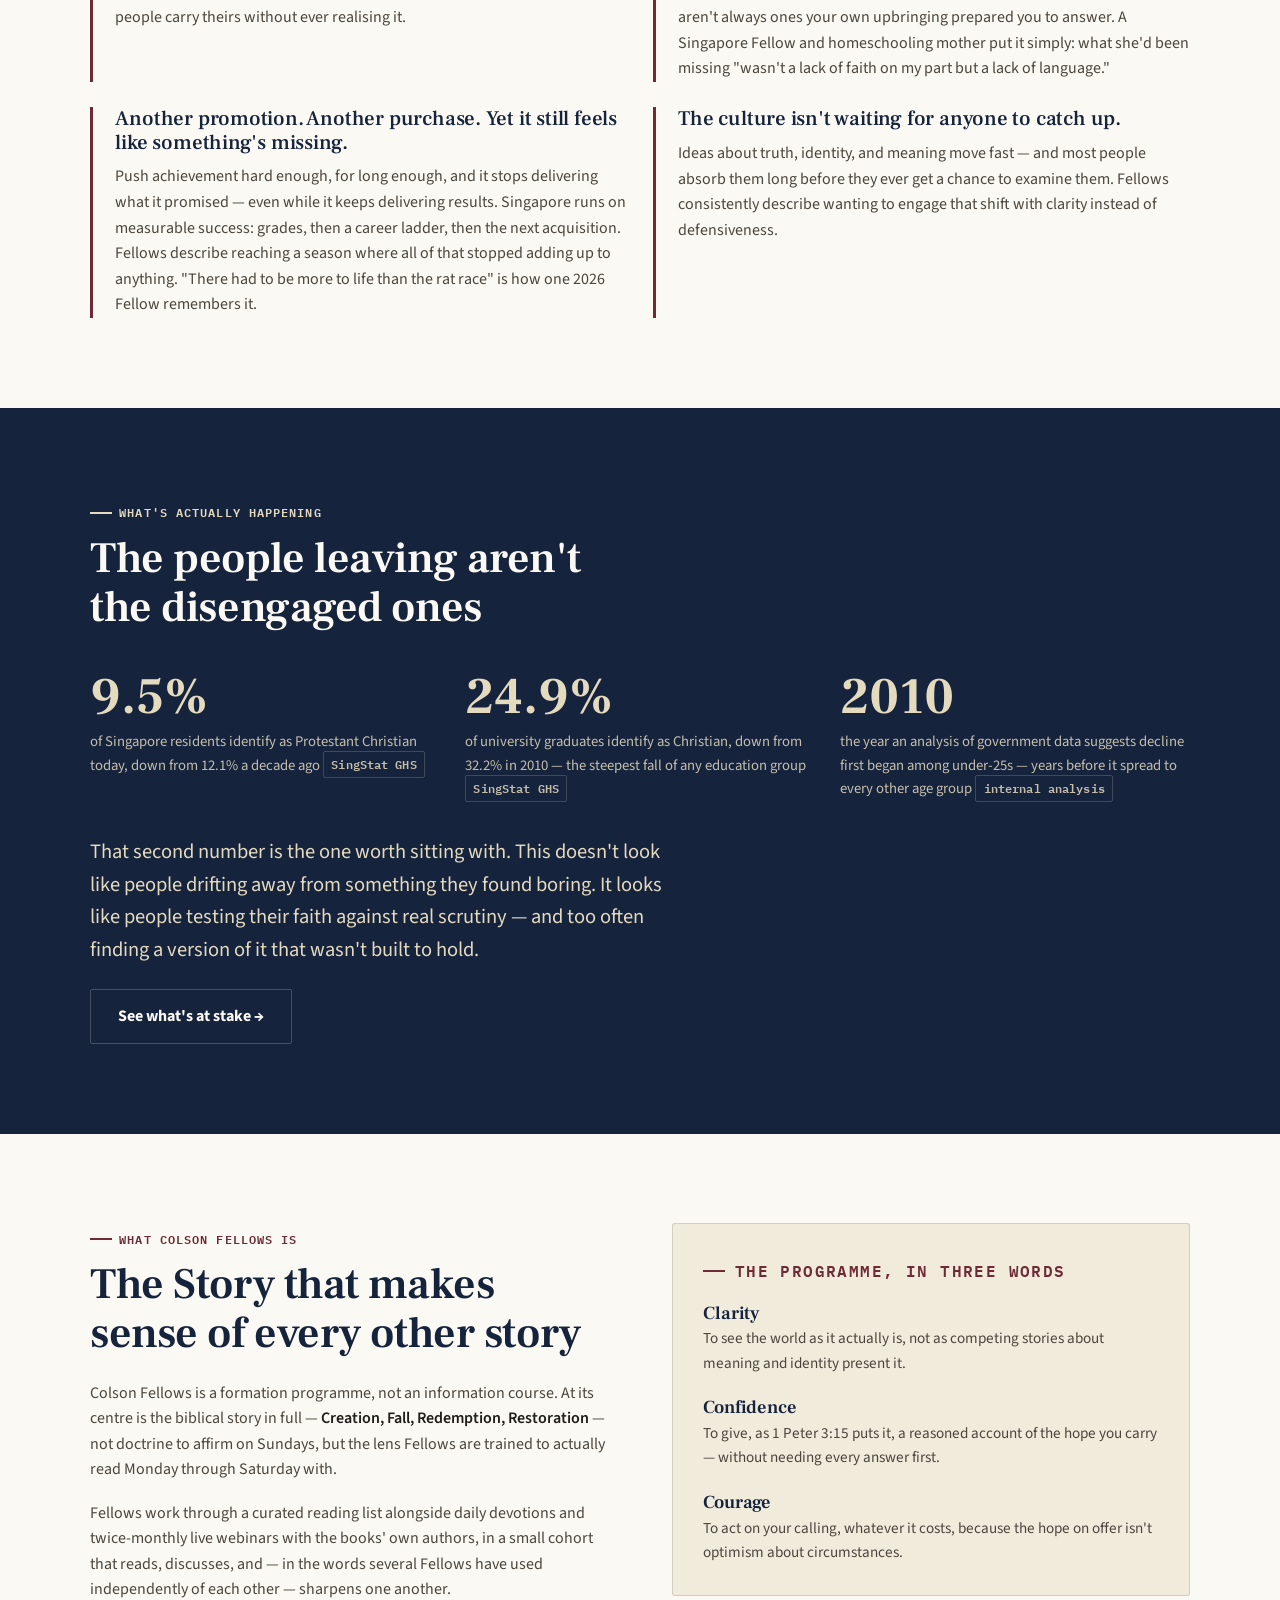
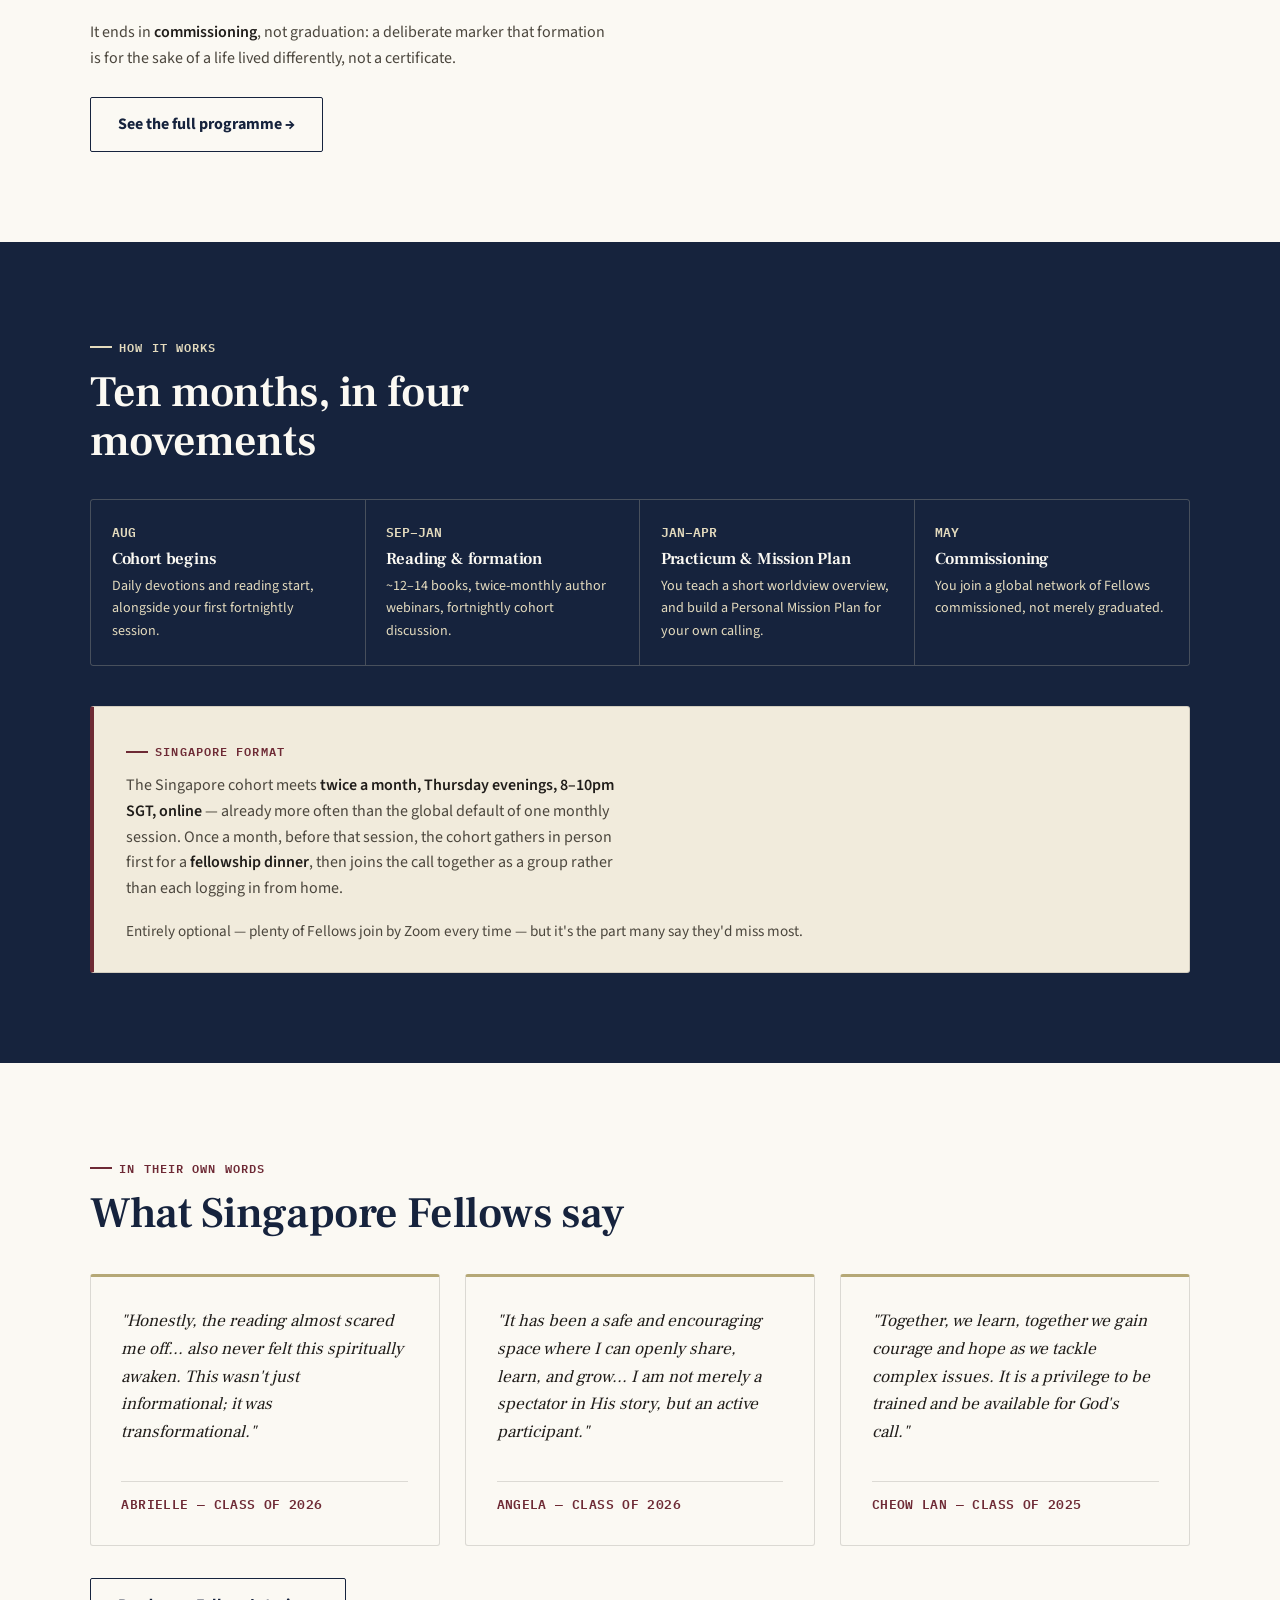
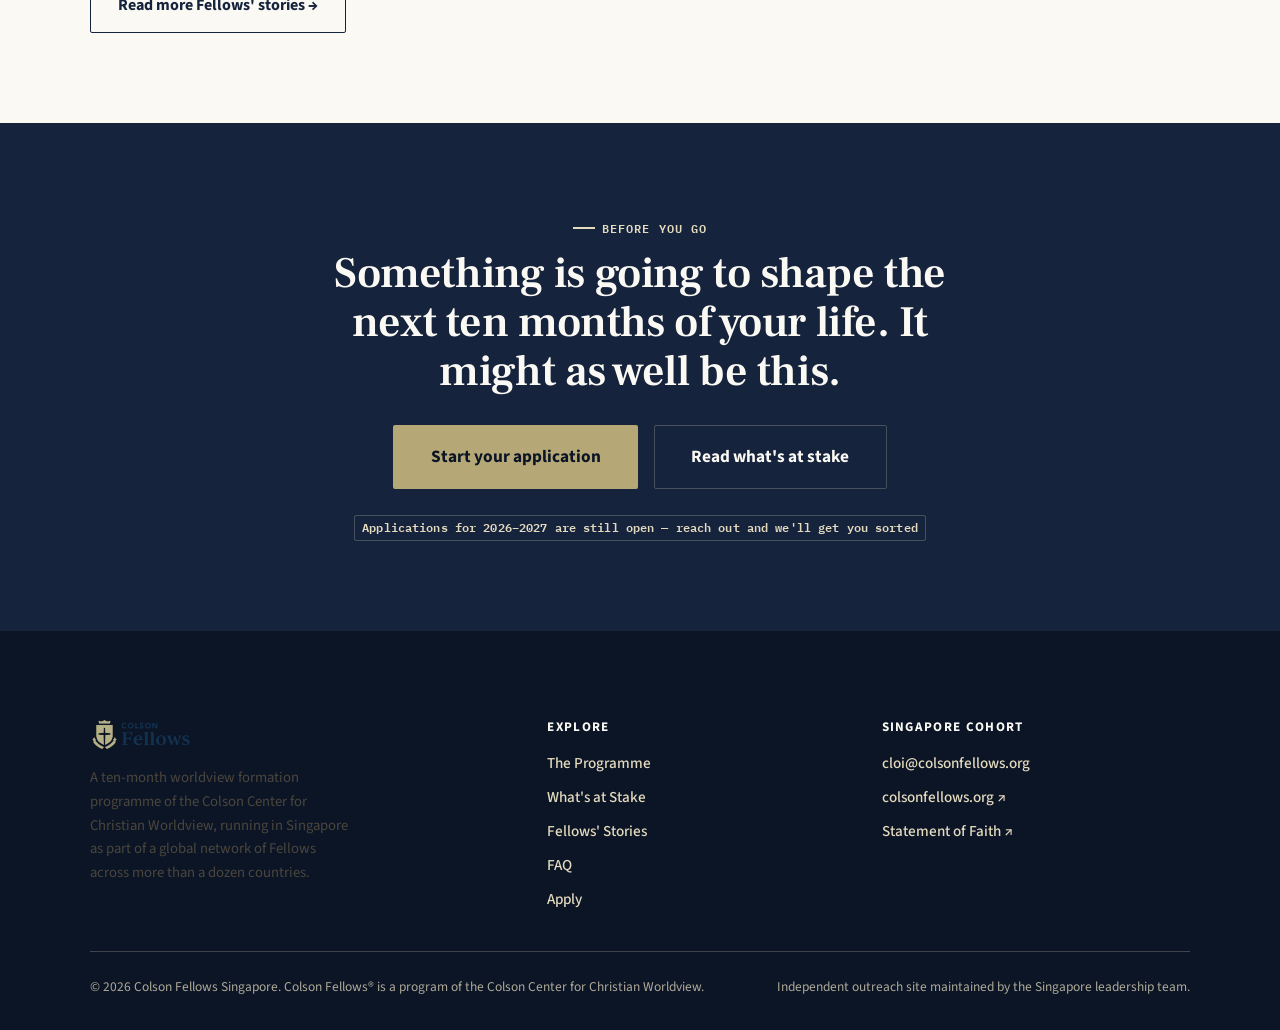
==== commit 7d9f1196: "Add files via upload" ====
--- a/index.html
+++ b/index.html
@@ -13,8 +13,8 @@
 <body>
 
 <div class="utility-bar">
-  <span data-before-deadline>Applications for the <span data-field="cohortLabel"></span> cohort — priority deadline <strong data-field="applicationDeadline"></strong> — <a href="apply.html">apply now →</a></span>
-  <span data-after-deadline>Applications for the <span data-field="cohortLabel"></span> cohort are still open — <a href="apply.html">apply now →</a></span>
+  <span data-before-deadline>Applications for the <span data-field="cohortLabel">2026–2027</span> cohort — priority deadline <strong data-field="applicationDeadline">31 July 2026</strong> — <a href="apply.html">apply now →</a></span>
+  <span data-after-deadline>Applications for the <span data-field="cohortLabel">2026–2027</span> cohort are still open — <a href="apply.html">apply now →</a></span>
 </div>
 
 <header class="site">
@@ -52,7 +52,7 @@
         <a href="apply.html" class="btn btn-gold btn-lg">Apply now</a>
         <a href="program.html" class="btn btn-outline-cream btn-lg">See how it works</a>
       </div>
-      <p class="tag" style="margin-top:1.8rem; display:inline-block;">Fortnightly online &middot; monthly fellowship dinner &middot; <span data-field="cohortStart"></span> &ndash; <span data-field="commissioning"></span></p>
+      <p class="tag" style="margin-top:1.8rem; display:inline-block;">Fortnightly online &middot; monthly fellowship dinner &middot; <span data-field="cohortStart">August 2026</span> &ndash; <span data-field="commissioning">May 2027</span></p>
     </div>
   </section>
 
@@ -62,20 +62,20 @@
       <h2 style="max-width:20ch;">Four patterns we keep seeing</h2>
       <div class="grid grid-2" style="margin-top:2.5rem;">
         <div class="identify-card">
-          <h3>Knowing the right answers isn't the same as reading the room.</h3>
-          <p>Every generation is taught two things at once: what to believe on Sunday, and what to notice the rest of the week. Almost nobody is trained in the second one. "Colson has helped me see how important it is to understand and connect with the challenges our generation faces," one Fellow said — after years of church attendance, not before them.</p>
-        </div>
-        <div class="identify-card">
-          <h3>Your kids are asking better questions than you were ever taught to answer.</h3>
-          <p>Faith has always passed down through explanation, not just example. A Singapore Fellow and homeschooling mother put it plainly: what she was missing "wasn't a lack of faith on my part but a lack of language" — a framework, not a firmer conviction.</p>
-        </div>
-        <div class="identify-card">
-          <h3>A life measured only in output eventually asks you an uncomfortable question.</h3>
-          <p>Push achievement far enough as an operating system for a life and it stops delivering meaning, even when it keeps delivering results. "There had to be more to life than the rat race" is how one Fellow remembers the season that led her to apply.</p>
+          <h3>Knowing the right answers isn't the same as noticing what's shaping you.</h3>
+          <p>Every generation is taught what to believe on Sunday. Almost nobody is taught how to notice the rest of the week — the pressures, questions, and quiet assumptions actually shaping their choices. "This programme has helped me realise that everyone carries a worldview," one Fellow said. Most people carry theirs without ever realising it.</p>
+        </div>
+        <div class="identify-card">
+          <h3>Your kids are asking questions you were never taught to answer.</h3>
+          <p>Faith has always passed from one generation to the next through explanation, not just example — and that's harder now than it's ever been. The world your children are growing up in doesn't much resemble the one you did, and the questions they're asking about truth, identity, and meaning aren't always ones your own upbringing prepared you to answer. A Singapore Fellow and homeschooling mother put it simply: what she'd been missing "wasn't a lack of faith on my part but a lack of language."</p>
+        </div>
+        <div class="identify-card">
+          <h3>Another promotion. Another purchase. Yet it still feels like something's missing.</h3>
+          <p>Push achievement hard enough, for long enough, and it stops delivering what it promised — even while it keeps delivering results. Singapore runs on measurable success: grades, then a career ladder, then the next acquisition. Fellows describe reaching a season where all of that stopped adding up to anything. "There had to be more to life than the rat race" is how one 2026 Fellow remembers it.</p>
         </div>
         <div class="identify-card">
           <h3>The culture isn't waiting for anyone to catch up.</h3>
-          <p>Ideas about truth, identity, and meaning move fast, and most people are handed strong opinions long before they're handed the tools to think one through. Fellows consistently describe wanting to engage that speed with clarity and love — not silence, and not fear.</p>
+          <p>Ideas about truth, identity, and meaning move fast — and most people absorb them long before they ever get a chance to examine them. Fellows consistently describe wanting to engage that shift with clarity instead of defensiveness.</p>
         </div>
       </div>
     </div>
@@ -93,6 +93,10 @@
         <div class="stat">
           <div class="num">24.9%</div>
           <div class="label">of university graduates identify as Christian, down from 32.2% in 2010 — the steepest fall of any education group <span class="tag">SingStat GHS</span></div>
+        </div>
+        <div class="stat">
+          <div class="num">2010</div>
+          <div class="label">the year an analysis of government data suggests decline first began among under-25s — years before it spread to every other age group <span class="tag">internal analysis</span></div>
         </div>
       </div>
       <p class="lede" style="margin-top:2.2rem; max-width:60ch;">That second number is the one worth sitting with. This doesn't look like people drifting away from something they found boring. It looks like people testing their faith against real scrutiny — and too often finding a version of it that wasn't built to hold.</p>
@@ -191,14 +195,13 @@
     <div class="wrap-narrow">
       <p class="eyebrow" style="justify-content:center;">Before you go</p>
       <h2>Something is going to shape the next ten months of your life. It might as well be this.</h2>
-      <p class="lede">Colson Fellows isn't a race against a deadline — it's a decision about what does the shaping. That's worth making well, not just quickly.</p>
       <div class="cta-row" style="justify-content:center; margin-top:1.8rem;">
         <a href="apply.html" class="btn btn-gold btn-lg">Start your application</a>
         <a href="why.html" class="btn btn-outline-cream btn-lg">Read what's at stake</a>
       </div>
       <p class="tag" style="margin-top:1.6rem; display:inline-block;">
-        <span data-before-deadline>Priority deadline <span data-field="applicationDeadline"></span> — applying takes about fifteen minutes</span>
-        <span data-after-deadline>Applications for <span data-field="cohortLabel"></span> are still open — reach out and we'll get you sorted</span>
+        <span data-before-deadline>Priority deadline <span data-field="applicationDeadline">31 July 2026</span> — applying takes about fifteen minutes</span>
+        <span data-after-deadline>Applications for <span data-field="cohortLabel">2026–2027</span> are still open — reach out and we'll get you sorted</span>
       </p>
     </div>
   </section>
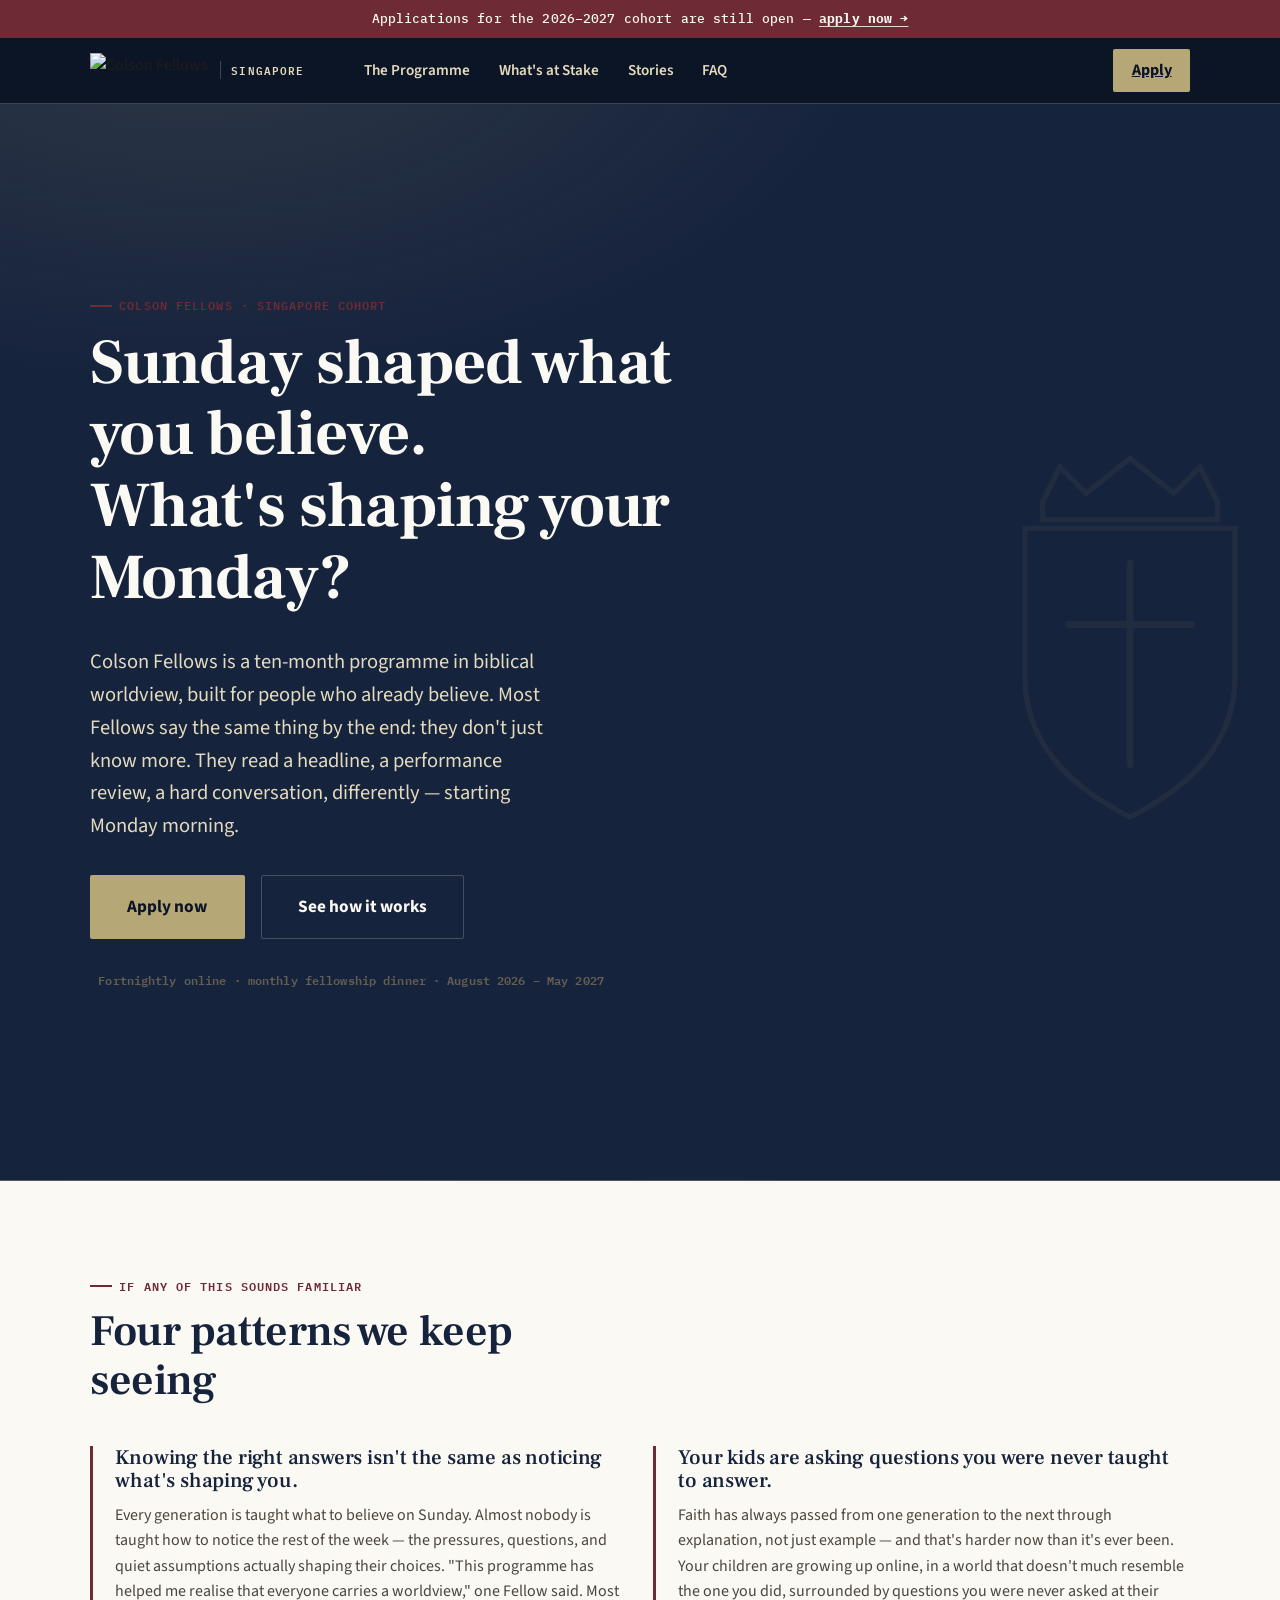
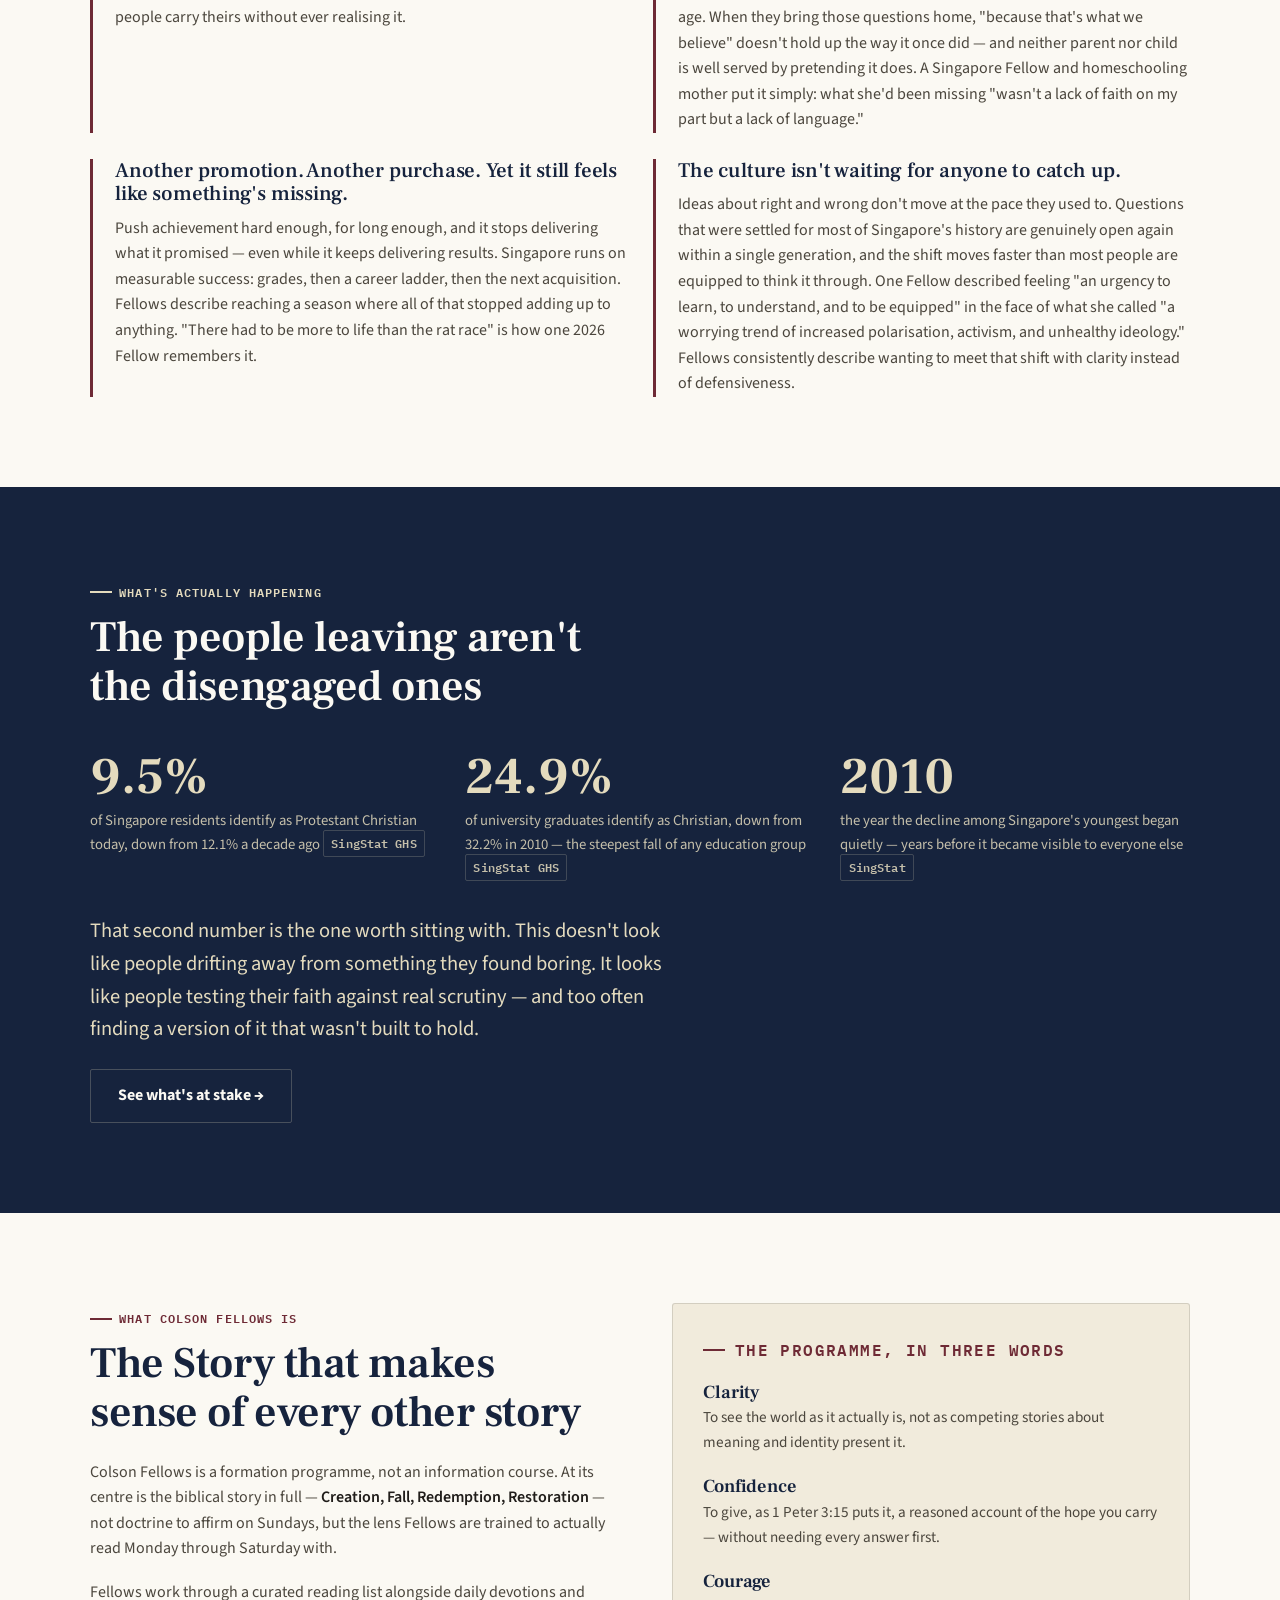
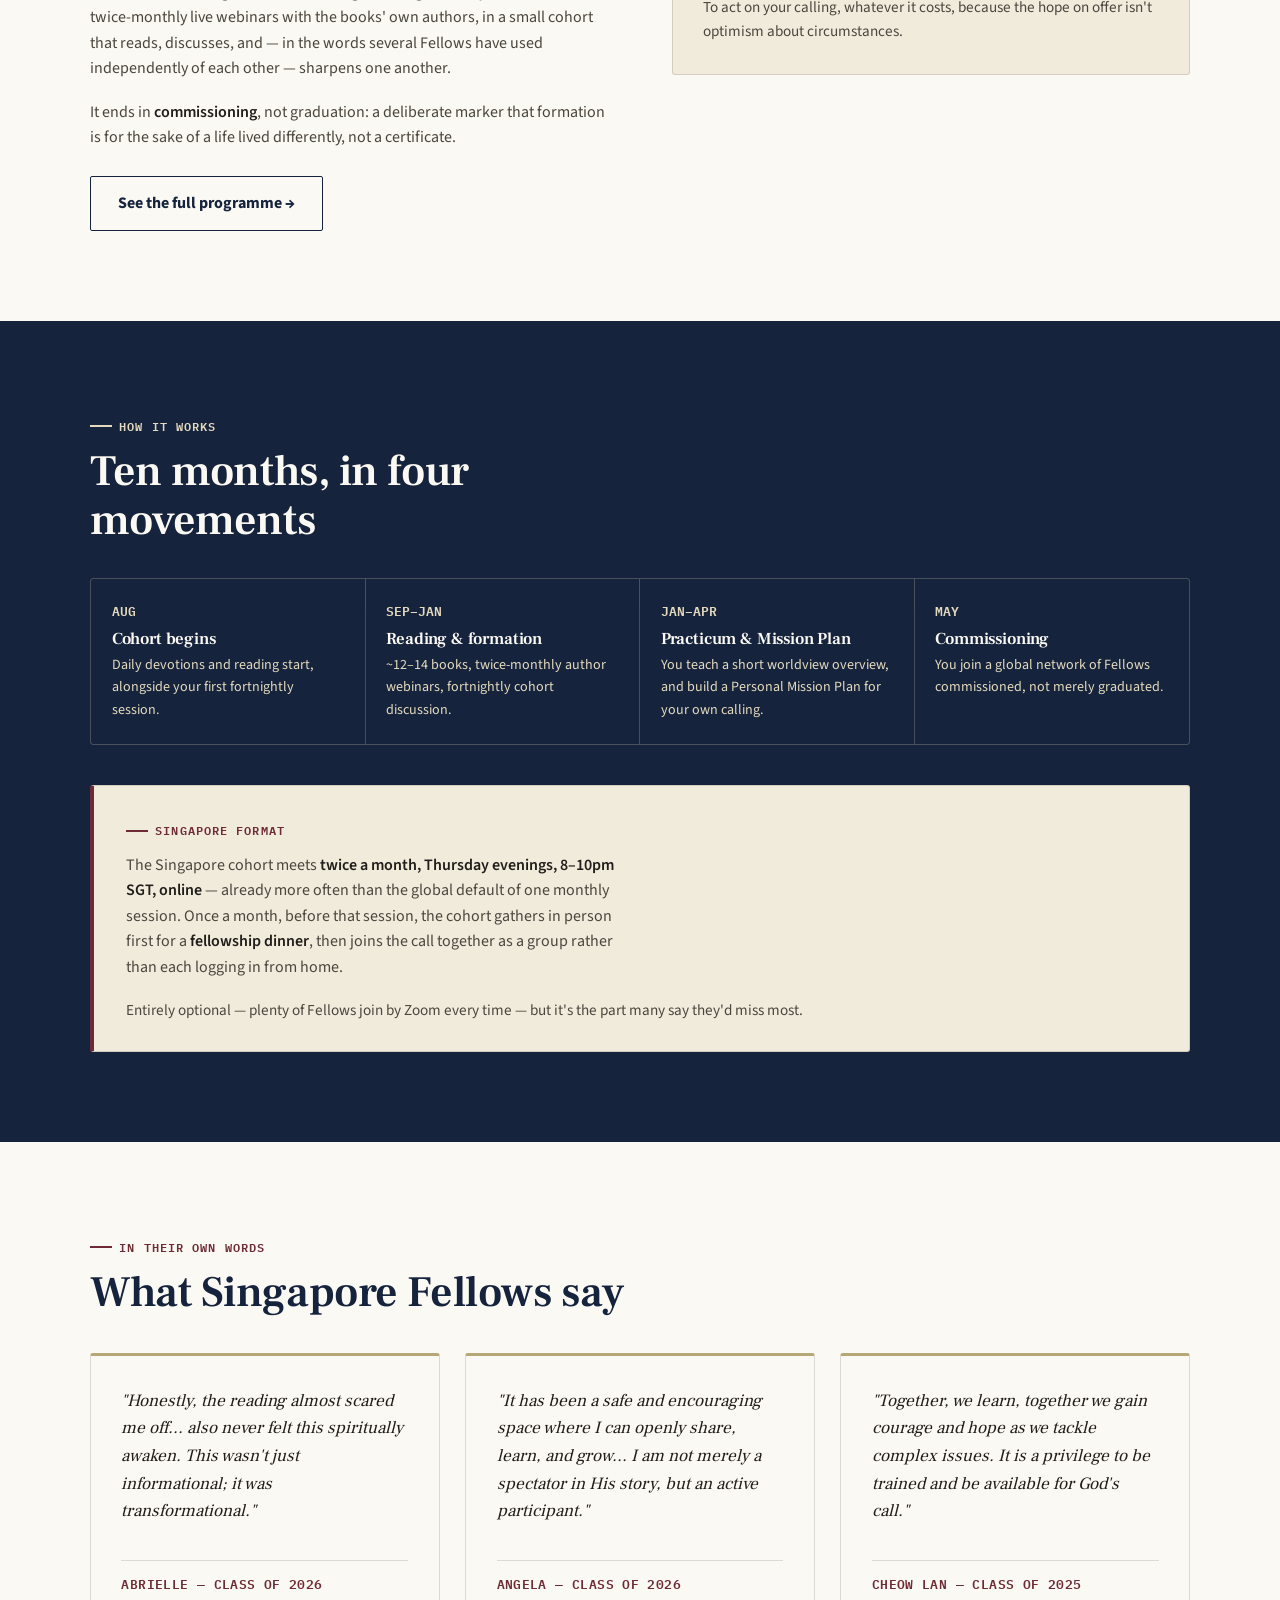
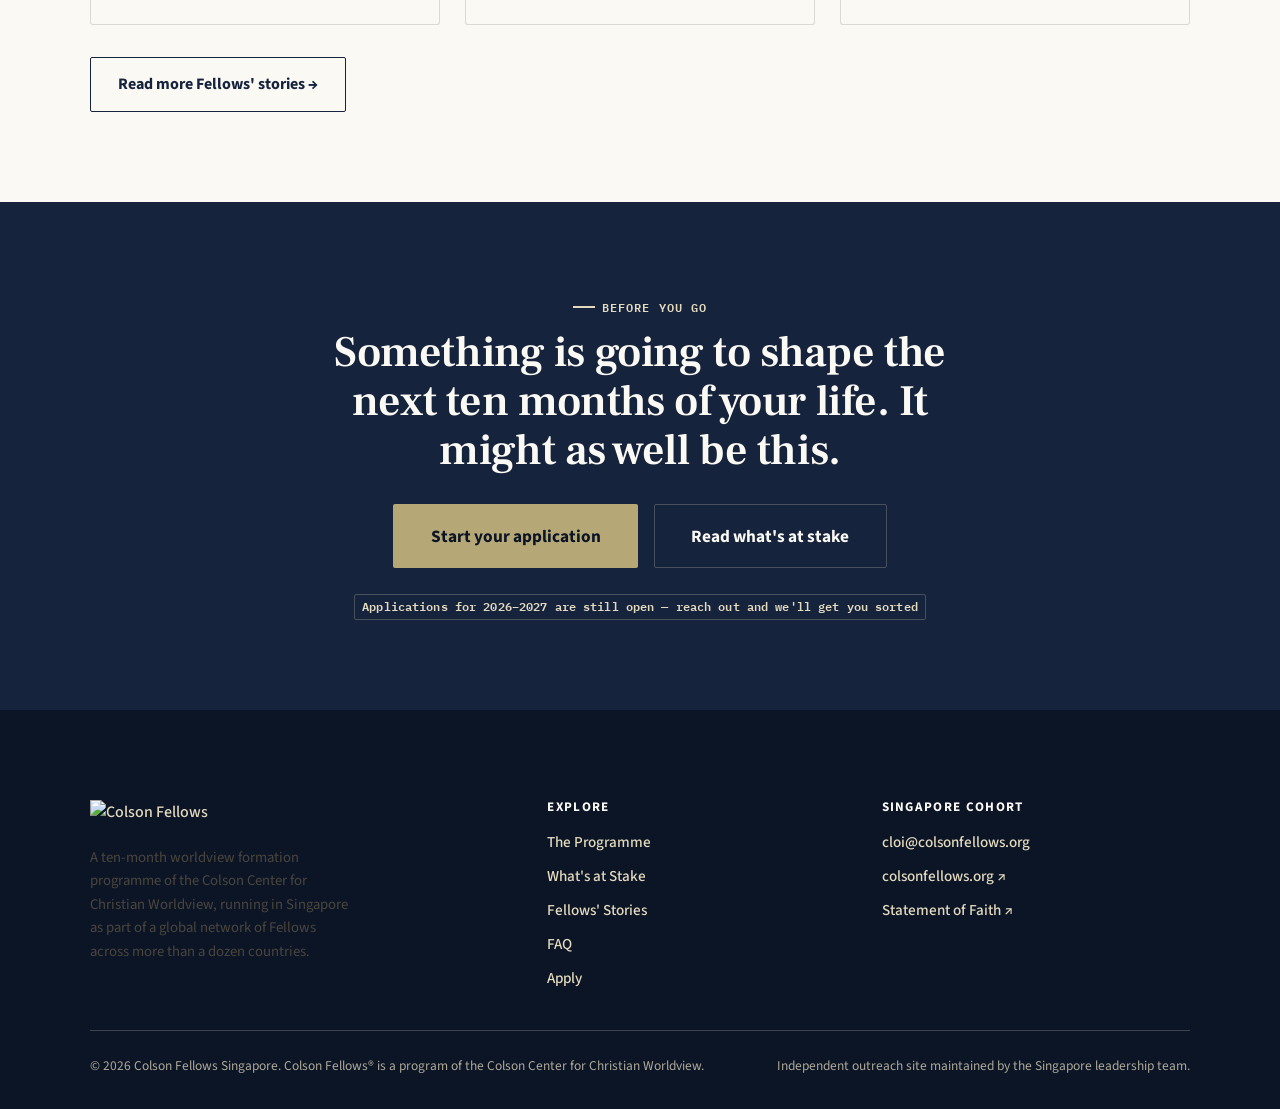
==== commit c7036077: "Add files via upload" ====
--- a/index.html
+++ b/index.html
@@ -20,7 +20,7 @@
 <header class="site">
   <div class="site-nav">
     <a href="index.html" class="brand">
-      <img src="images/logo.webp" alt="Colson Fellows">
+      <img src="images/logo-dark.webp" alt="Colson Fellows">
       <span class="brand-region">Singapore</span>
     </a>
     <nav class="primary" id="primary-nav">
@@ -67,7 +67,7 @@
         </div>
         <div class="identify-card">
           <h3>Your kids are asking questions you were never taught to answer.</h3>
-          <p>Faith has always passed from one generation to the next through explanation, not just example — and that's harder now than it's ever been. The world your children are growing up in doesn't much resemble the one you did, and the questions they're asking about truth, identity, and meaning aren't always ones your own upbringing prepared you to answer. A Singapore Fellow and homeschooling mother put it simply: what she'd been missing "wasn't a lack of faith on my part but a lack of language."</p>
+          <p>Faith has always passed from one generation to the next through explanation, not just example — and that's harder now than it's ever been. Your children are growing up online, in a world that doesn't much resemble the one you did, surrounded by questions you were never asked at their age. When they bring those questions home, "because that's what we believe" doesn't hold up the way it once did — and neither parent nor child is well served by pretending it does. A Singapore Fellow and homeschooling mother put it simply: what she'd been missing "wasn't a lack of faith on my part but a lack of language."</p>
         </div>
         <div class="identify-card">
           <h3>Another promotion. Another purchase. Yet it still feels like something's missing.</h3>
@@ -75,7 +75,7 @@
         </div>
         <div class="identify-card">
           <h3>The culture isn't waiting for anyone to catch up.</h3>
-          <p>Ideas about truth, identity, and meaning move fast — and most people absorb them long before they ever get a chance to examine them. Fellows consistently describe wanting to engage that shift with clarity instead of defensiveness.</p>
+          <p>Ideas about right and wrong don't move at the pace they used to. Questions that were settled for most of Singapore's history are genuinely open again within a single generation, and the shift moves faster than most people are equipped to think it through. One Fellow described feeling "an urgency to learn, to understand, and to be equipped" in the face of what she called "a worrying trend of increased polarisation, activism, and unhealthy ideology." Fellows consistently describe wanting to meet that shift with clarity instead of defensiveness.</p>
         </div>
       </div>
     </div>
@@ -96,7 +96,7 @@
         </div>
         <div class="stat">
           <div class="num">2010</div>
-          <div class="label">the year an analysis of government data suggests decline first began among under-25s — years before it spread to every other age group <span class="tag">internal analysis</span></div>
+          <div class="label">the year the decline among Singapore's youngest began quietly — years before it became visible to everyone else <span class="tag">SingStat</span></div>
         </div>
       </div>
       <p class="lede" style="margin-top:2.2rem; max-width:60ch;">That second number is the one worth sitting with. This doesn't look like people drifting away from something they found boring. It looks like people testing their faith against real scrutiny — and too often finding a version of it that wasn't built to hold.</p>
@@ -212,7 +212,7 @@
   <div class="wrap">
     <div class="foot-grid">
       <div>
-        <a href="index.html" class="brand"><img src="images/logo.webp" alt="Colson Fellows"></a>
+        <a href="index.html" class="brand"><img src="images/logo-dark.webp" alt="Colson Fellows"></a>
         <p style="max-width:38ch; font-size:0.92rem;">A ten-month worldview formation programme of the Colson Center for Christian Worldview, running in Singapore as part of a global network of Fellows across more than a dozen countries.</p>
       </div>
       <div>
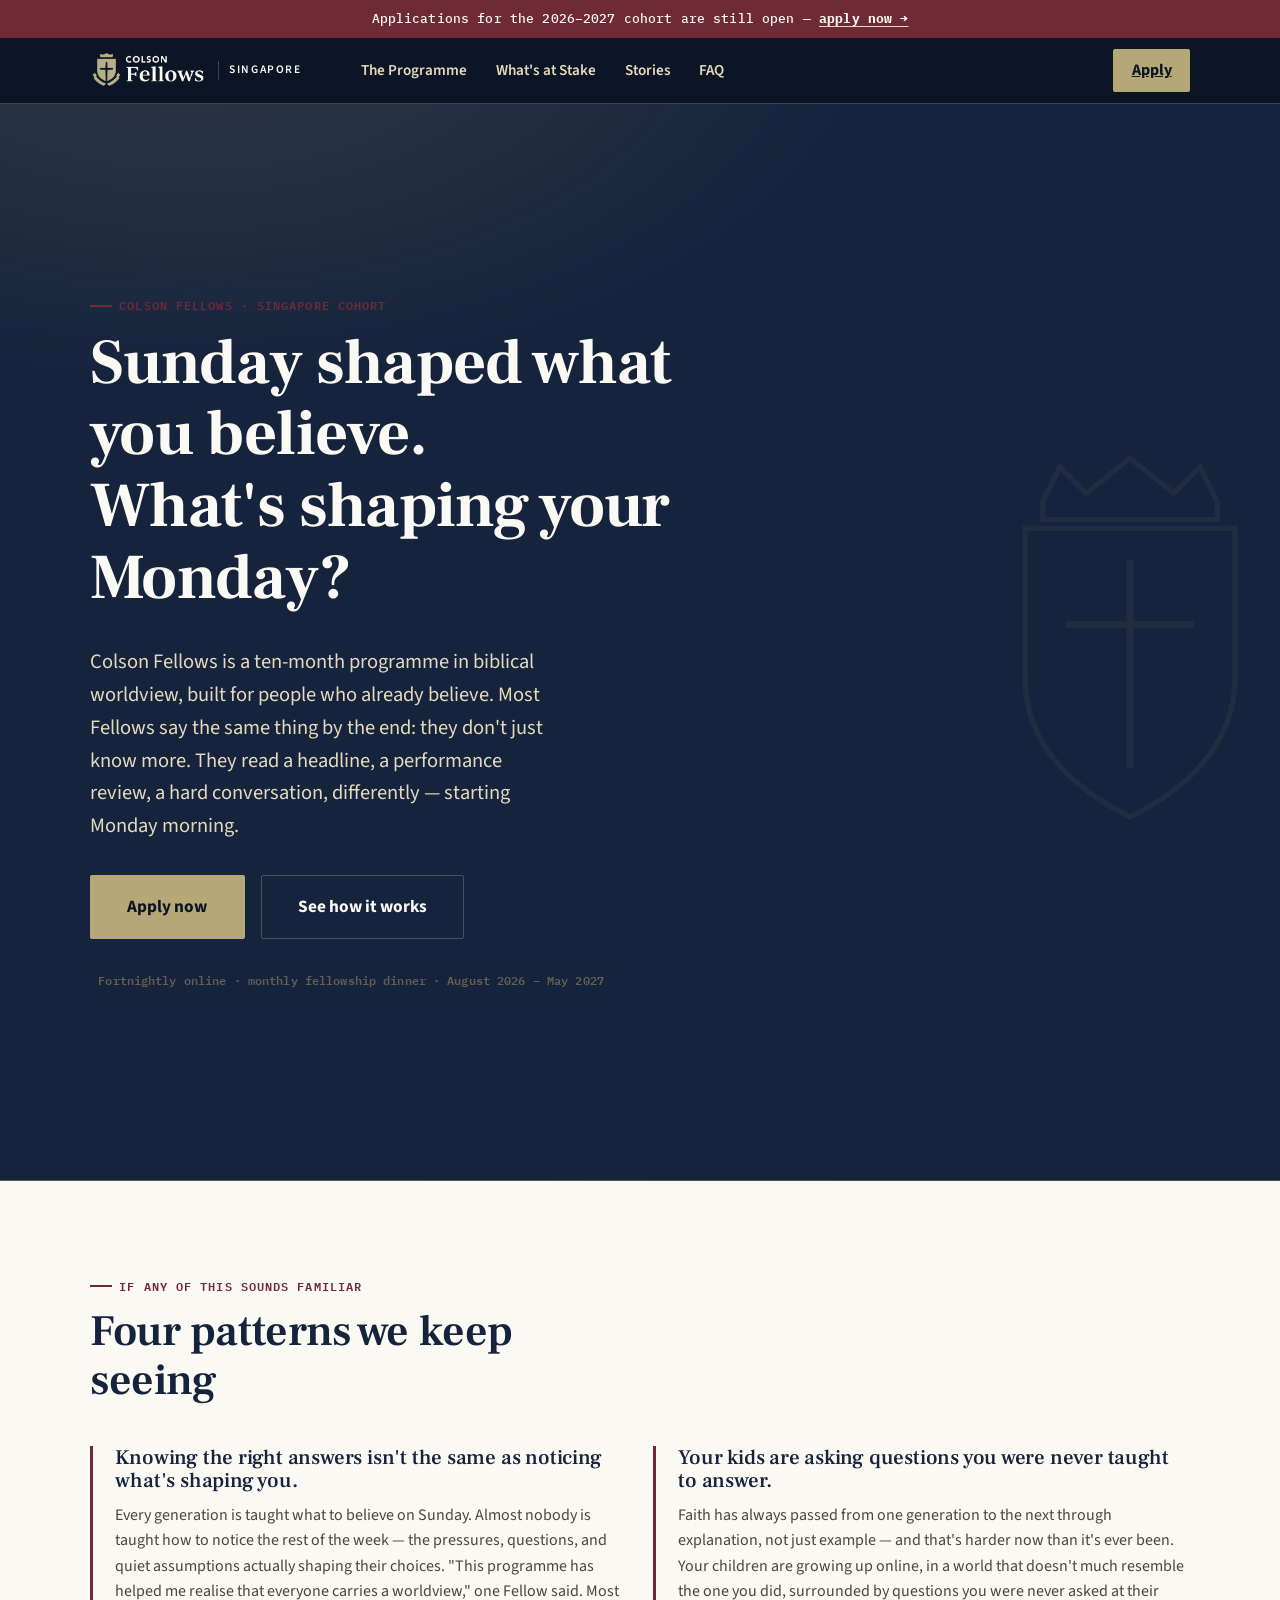
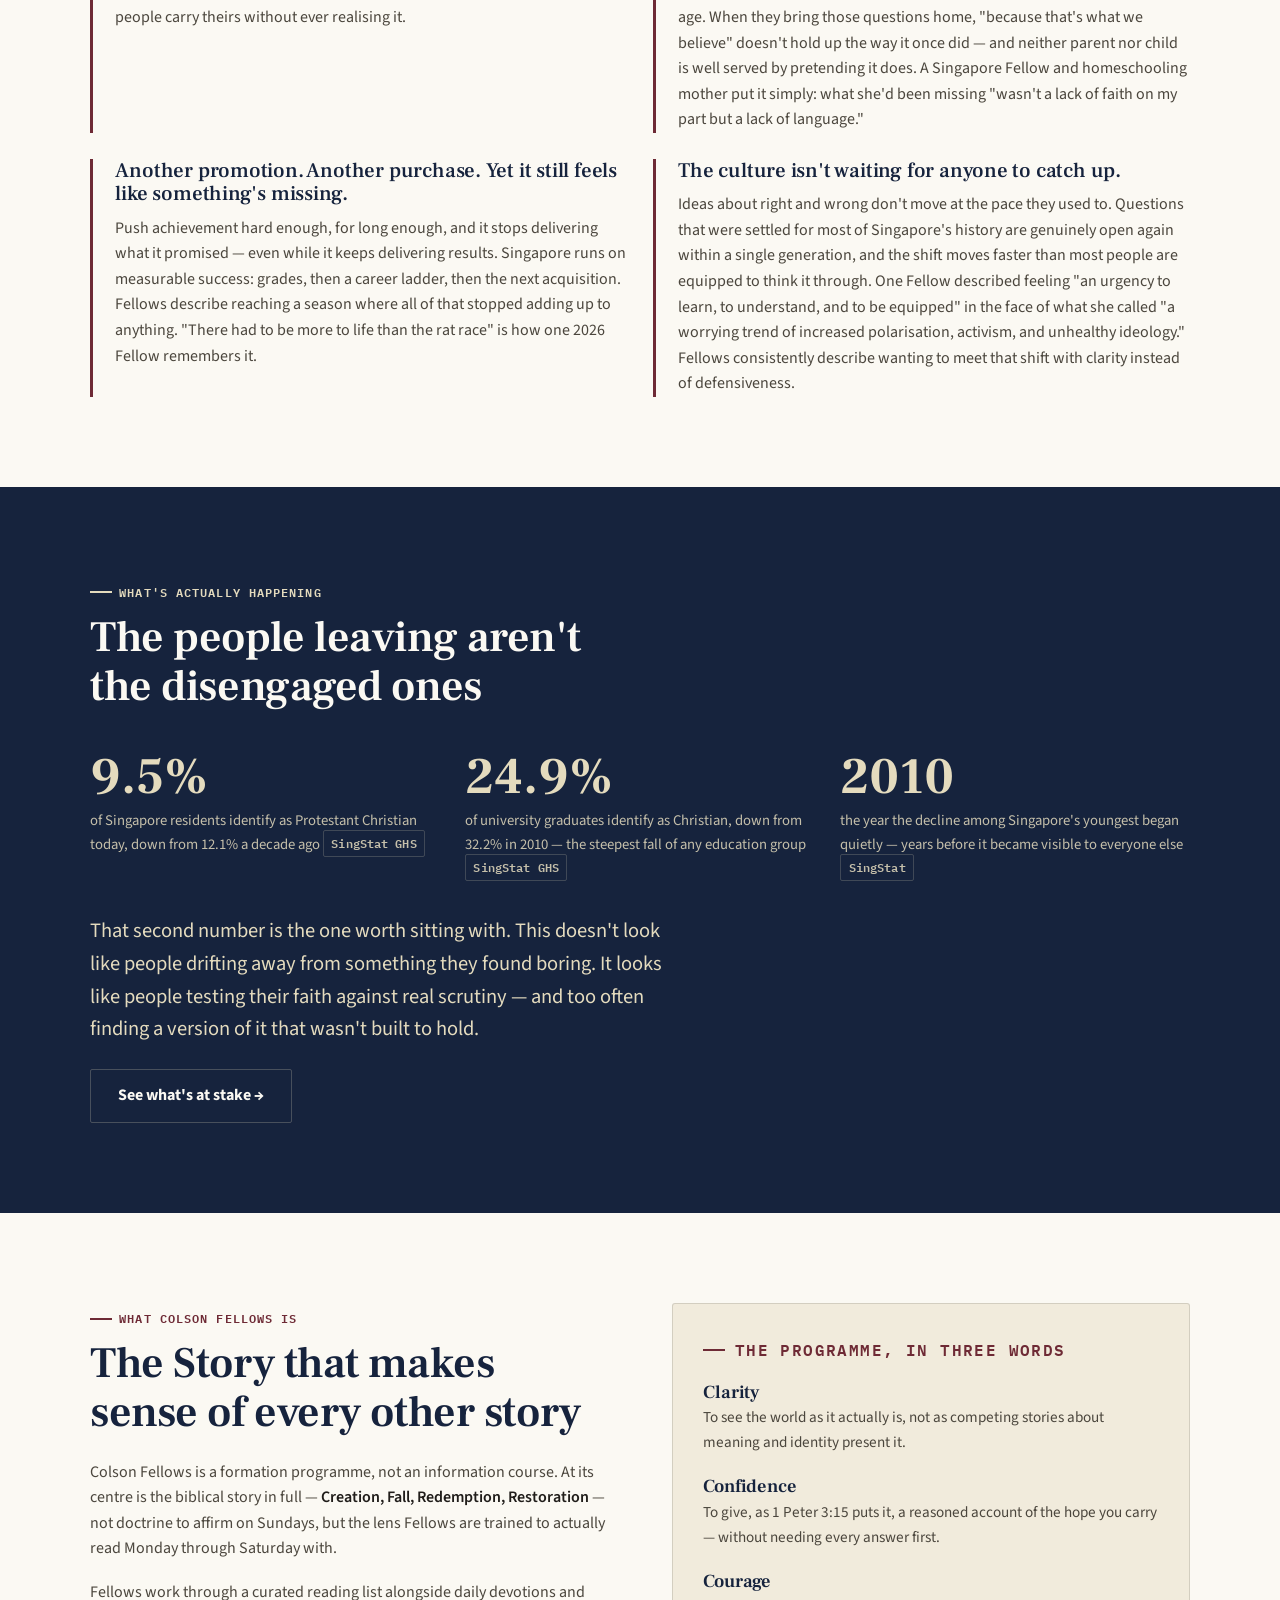
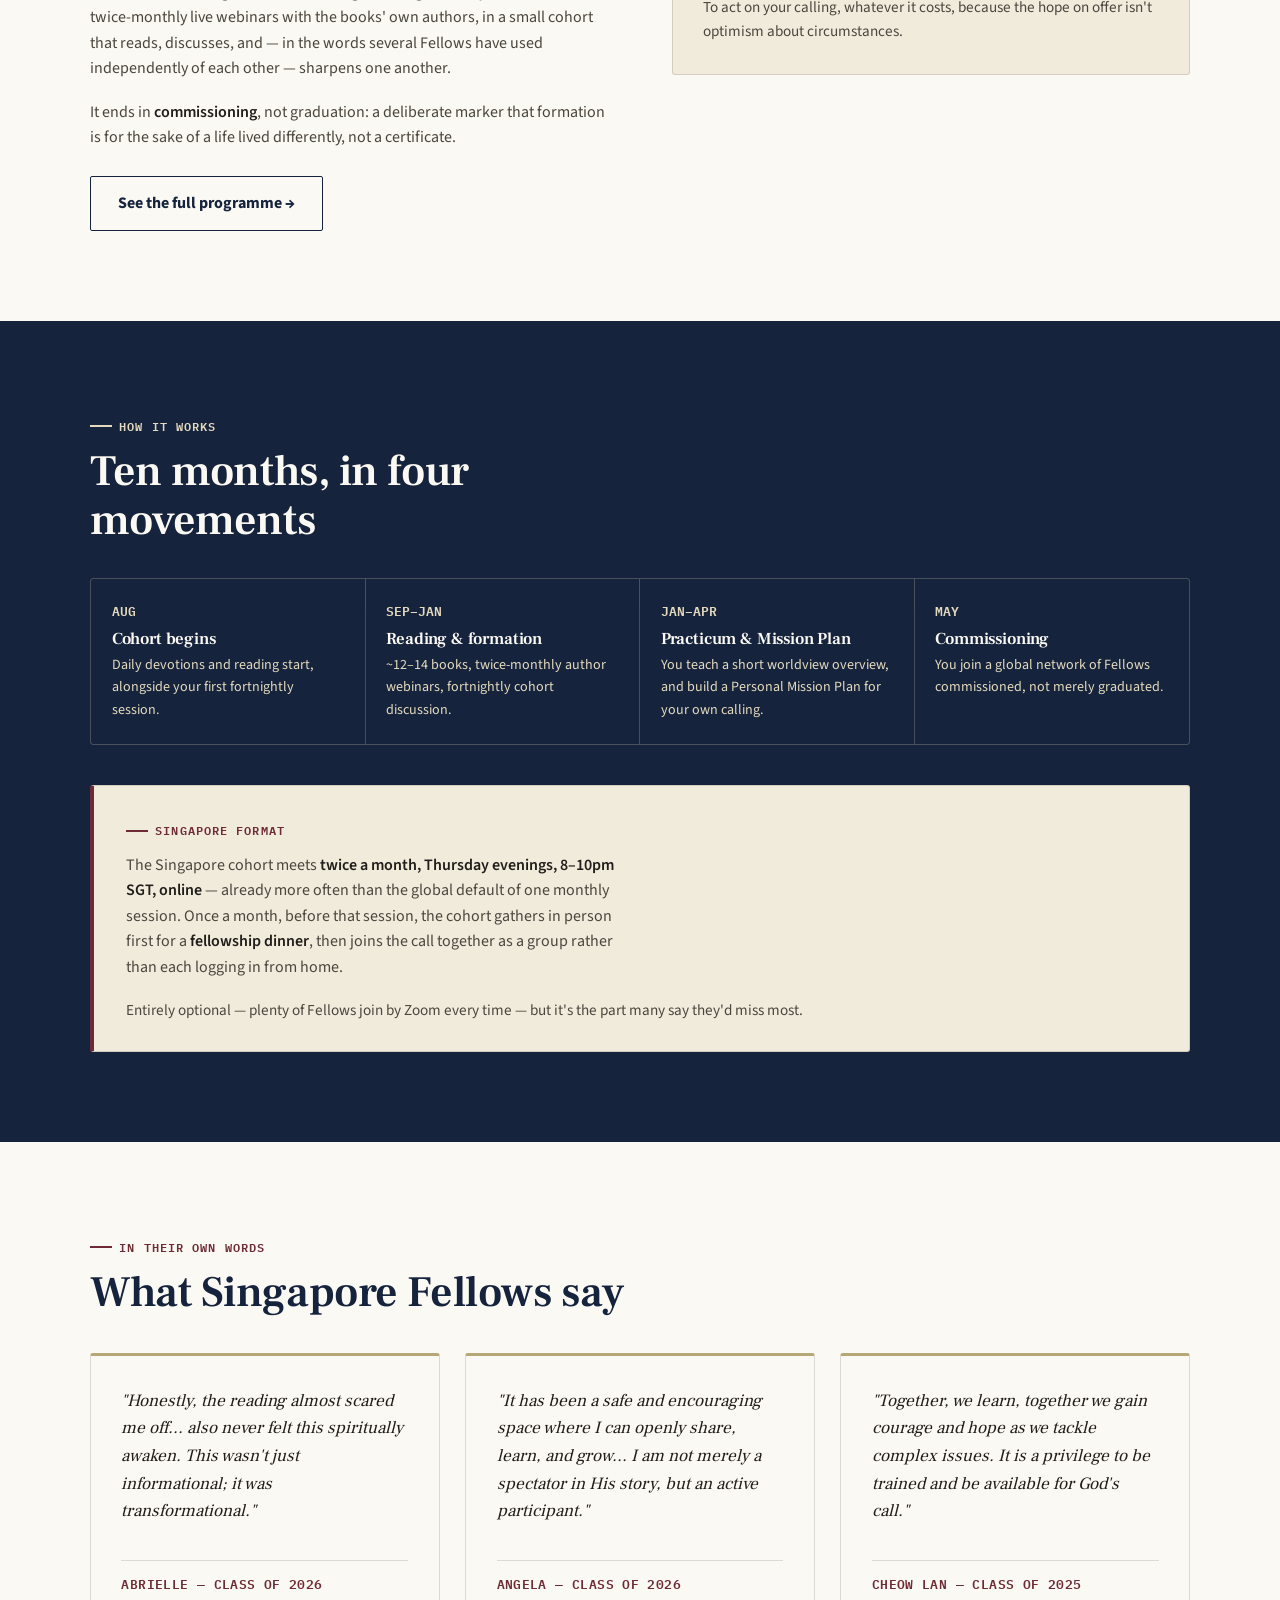
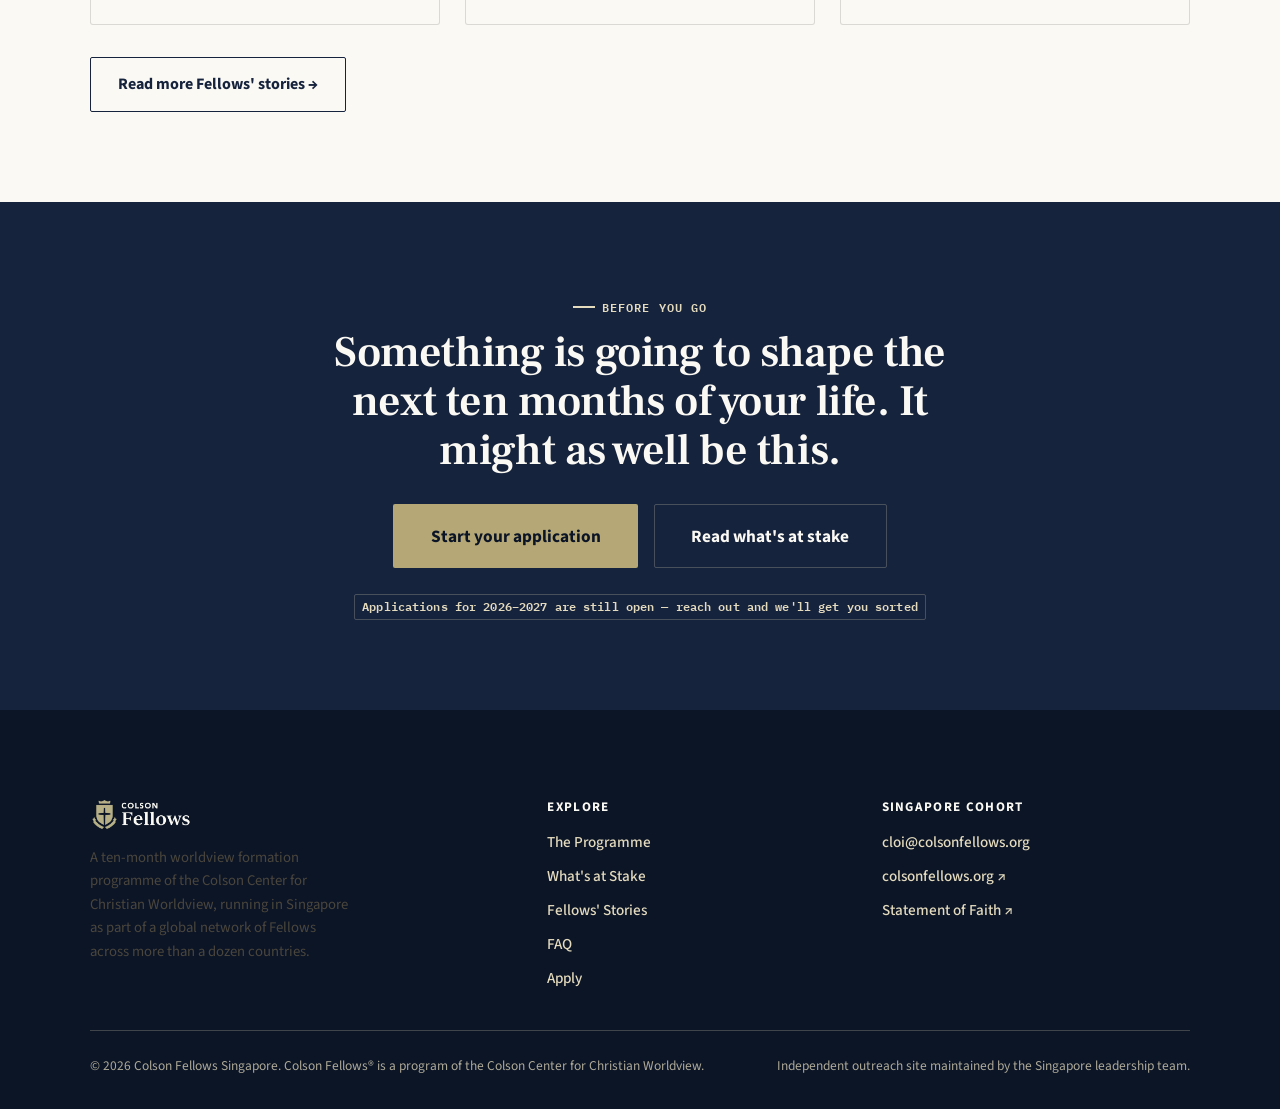
==== commit 4a94273b: "Add files via upload" ====
--- a/index.html
+++ b/index.html
@@ -1,6 +1,15 @@
 <!DOCTYPE html>
 <html lang="en">
 <head>
+<!-- Google tag (gtag.js) -->
+<script async src="https://www.googletagmanager.com/gtag/js?id=G-824D1MDPBS"></script>
+<script>
+  window.dataLayer = window.dataLayer || [];
+  function gtag(){dataLayer.push(arguments);}
+  gtag('js', new Date());
+  gtag('config', 'G-824D1MDPBS');
+</script>
+
 <meta charset="UTF-8">
 <meta name="viewport" content="width=device-width, initial-scale=1.0">
 <title>Colson Fellows Singapore — A Ten-Month Formation in Biblical Worldview</title>
--- a/css/style.css
+++ b/css/style.css
@@ -169,11 +169,11 @@
 .brand{ display:flex; align-items:center; gap:0.65rem; text-decoration:none; flex-shrink:0; }
 .brand img{ height: 34px; width:auto; }
 .brand-region{
-  font-family: var(--mono);
-  font-size: 0.7rem;
-  font-weight: 600;
-  letter-spacing: 0.1em;
-  color: var(--gold-light);
+  font-family: var(--sans);
+  font-size: 0.72rem;
+  font-weight: 600;
+  letter-spacing: 0.14em;
+  color: var(--cream);
   text-transform: uppercase;
   border-left: 1px solid var(--line-on-navy);
   padding-left: 0.65rem;
